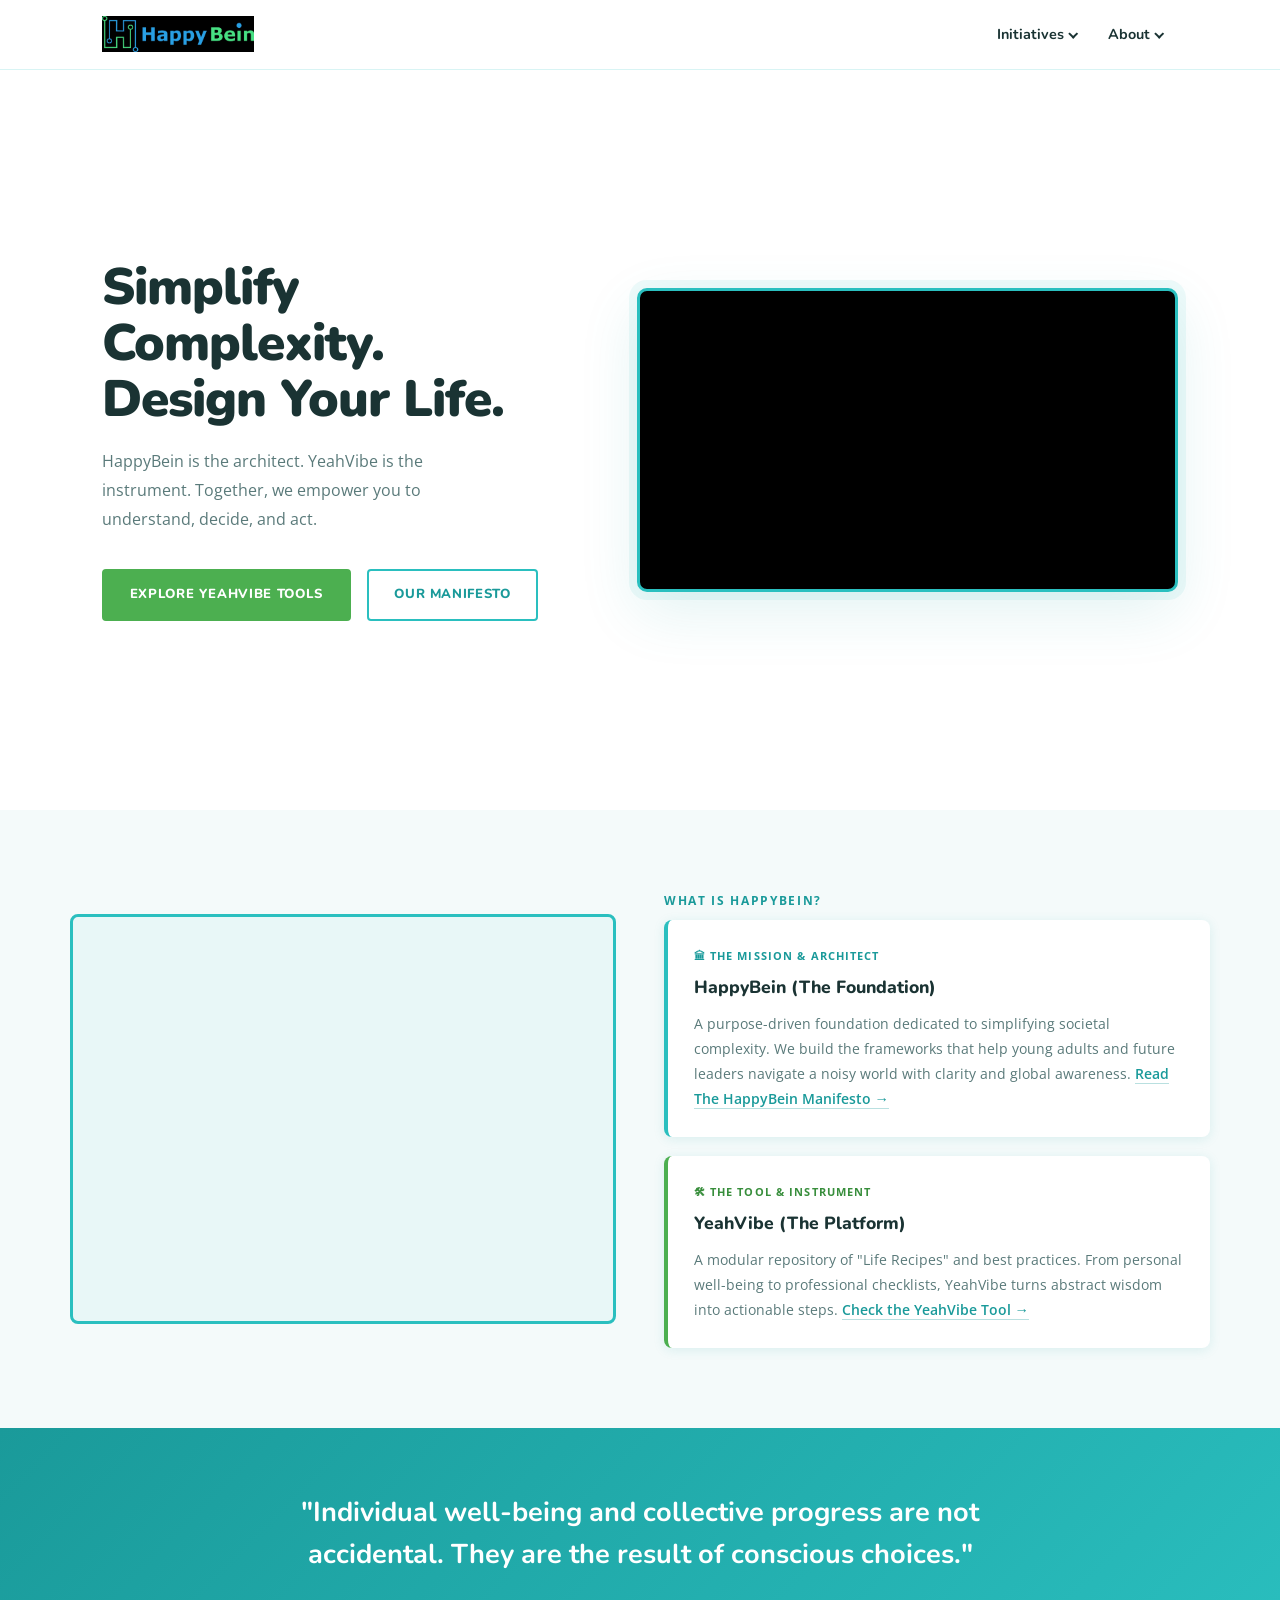
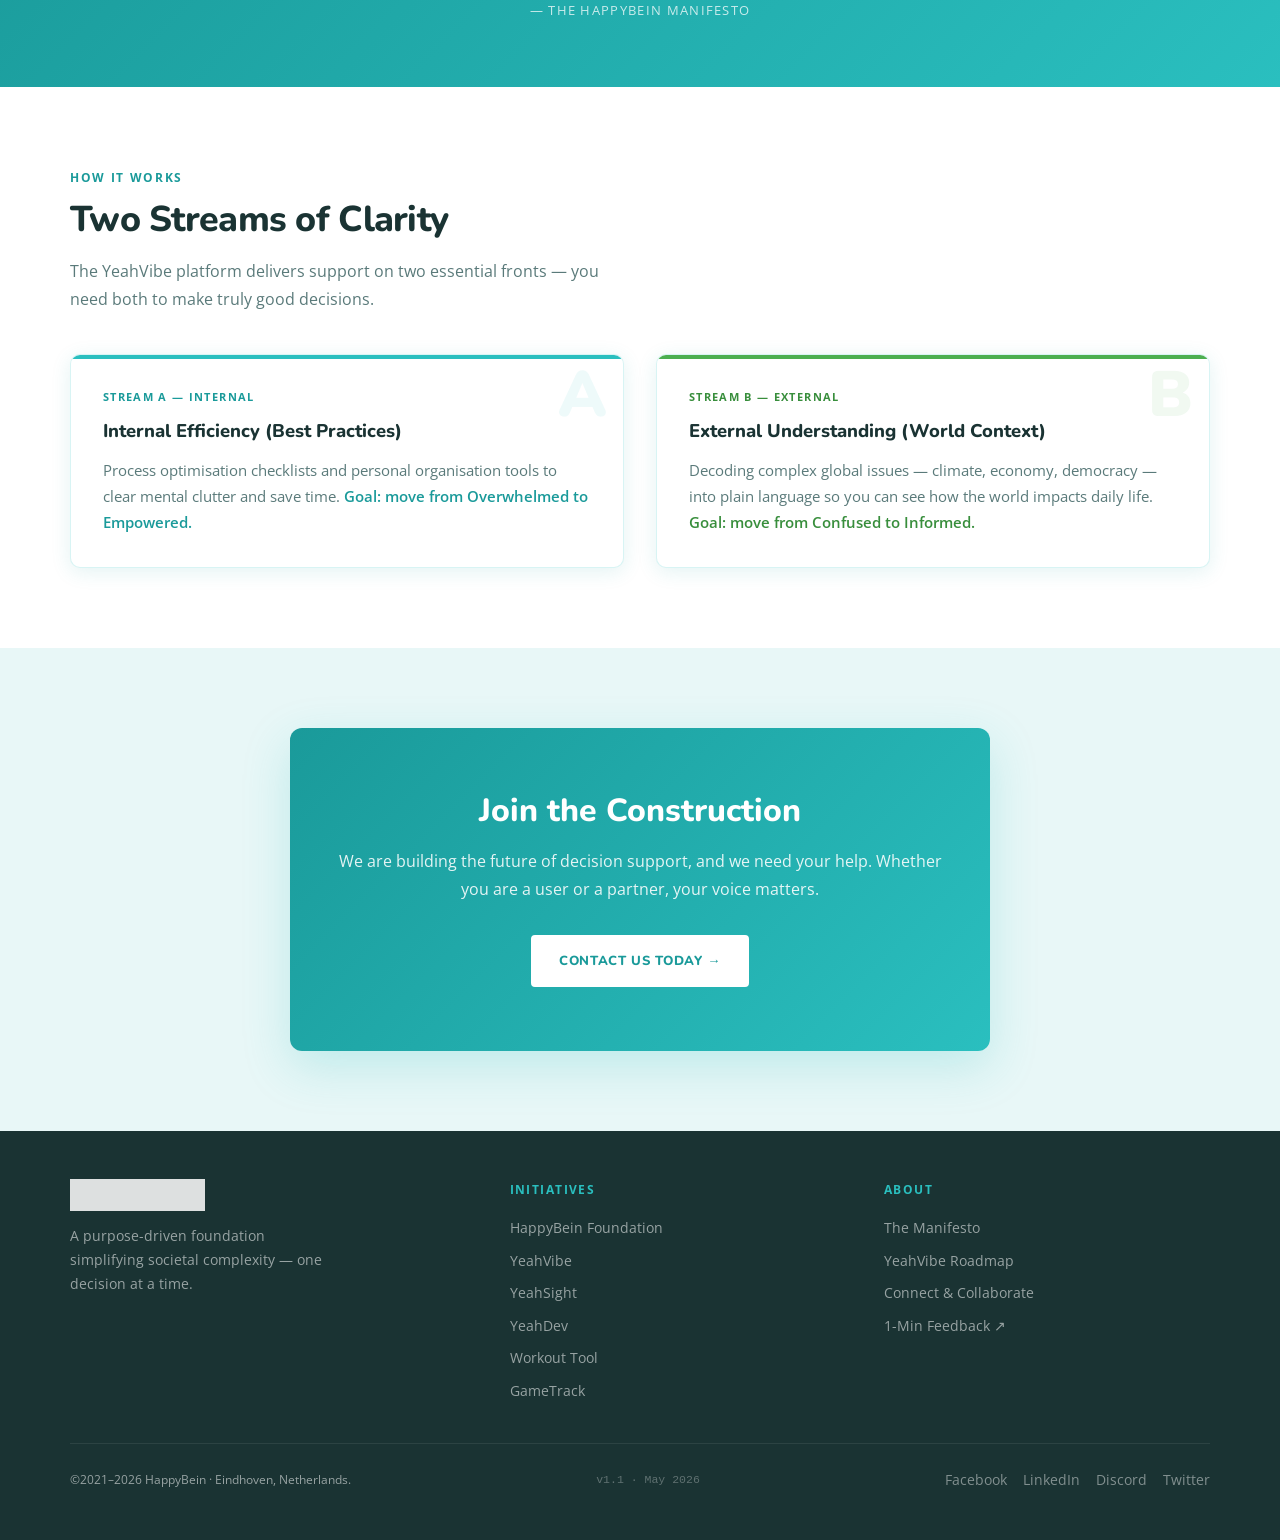
==== index.html @ ad3fdeb1 "update" ====
<!DOCTYPE html>
<html lang="en">
<head>
  <meta charset="UTF-8" />
  <meta name="viewport" content="width=device-width, initial-scale=1.0" />
  <title>HappyBein – Progress on its Way</title>
  <meta name="description" content="A purpose-driven foundation simplifying societal complexity." />
  <link rel="icon" href="https://happybein.com/wp-content/uploads/2021/09/fav_icon.png" />
  <link rel="stylesheet" href="css/style.css" />
</head>
<body>
<nav>
  <div class="nav-inner">
    <a href="index.html" class="nav-logo"><img src="images/logo.png" alt="HappyBein" /></a>
    <ul class="nav-links">
      <li class="nav-item">
        <a href="#">Initiatives <span class="nav-arrow"></span></a>
        <div class="dropdown">
          <a href="initiatives.html#happybein">HappyBein Foundation</a>
          <a href="initiatives.html#yeahvibe">YeahVibe</a>
          <a href="initiatives.html#yeahsight">YeahSight</a>
          <a href="initiatives.html#yeahdev">YeahDev</a>
          <a href="initiatives.html#workout">YeahVibe Workout</a>
          <a href="initiatives.html#gametrack">YeahVibe GameTrack</a>
        </div>
      </li>
      <li class="nav-item">
        <a href="#">About <span class="nav-arrow"></span></a>
        <div class="dropdown">
          <a href="manifesto.html">The HappyBein Manifesto</a>
          <a href="roadmap.html">YeahVibe Roadmap</a>
          <div class="dropdown-divider"></div>
          <a href="contact.html">Connect &amp; Collaborate</a>
        </div>
      </li>
    </ul>
    <button class="hamburger" id="hamburger" aria-label="Menu"><span></span><span></span><span></span></button>
  </div>
</nav>
<div class="mobile-nav" id="mobile-nav">
  <span class="section-head">Initiatives</span>
  <a href="initiatives.html#happybein" class="sub">HappyBein Foundation</a>
  <a href="initiatives.html#yeahvibe" class="sub">YeahVibe</a>
  <a href="initiatives.html#yeahsight" class="sub">YeahSight</a>
  <a href="initiatives.html#yeahdev" class="sub">YeahDev</a>
  <a href="initiatives.html#workout" class="sub">YeahVibe Workout</a>
  <a href="initiatives.html#gametrack" class="sub">YeahVibe GameTrack</a>
  <span class="section-head">About</span>
  <a href="manifesto.html" class="sub">The HappyBein Manifesto</a>
  <a href="roadmap.html" class="sub">YeahVibe Roadmap</a>
  <a href="contact.html" class="sub">Connect &amp; Collaborate</a>
</div>
<main>
<section style="padding:0;">
  <div class="hero">
    <div class="hero-content">
      <h1>Simplify Complexity.<br>Design Your Life.</h1>
      <p class="hero-sub">HappyBein is the architect. YeahVibe is the instrument. Together, we empower you to understand, decide, and act.</p>
      <div class="btn-group">
        <a href="https://www.yeahvibe.com" target="_blank" rel="noopener" class="btn btn-primary">Explore YeahVibe Tools</a>
        <a href="manifesto.html" class="btn btn-outline">Our Manifesto</a>
      </div>
    </div>
    <div class="hero-video">
      <iframe src="https://player.vimeo.com/video/908983038?badge=0&autopause=0&player_id=0&app_id=58479"
        allow="autoplay; fullscreen; picture-in-picture; clipboard-write; encrypted-media"
        title="Introduction HappyBein"></iframe>
    </div>
  </div>
</section>

<section class="what-is">
  <div class="section-inner">
    <div class="what-is-layout">
      <div class="what-is-image fade-up">
        <img src="https://happybein.com/wp-content/uploads/2022/08/shutterstock_1059887825-scaled-e1659873157592.jpg"
             alt="HappyBein" onerror="this.style.display='none'" />
      </div>
      <div class="fade-up">
        <div class="section-label">What is HappyBein?</div>
        <div class="entity-card">
          <div class="entity-tag">🏛 The Mission &amp; Architect</div>
          <h3>HappyBein (The Foundation)</h3>
          <p>A purpose-driven foundation dedicated to simplifying societal complexity. We build the frameworks that help young adults and future leaders navigate a noisy world with clarity and global awareness. <a href="manifesto.html">Read The HappyBein Manifesto →</a></p>
        </div>
        <div class="entity-card green-card">
          <div class="entity-tag">🛠 The Tool &amp; Instrument</div>
          <h3>YeahVibe (The Platform)</h3>
          <p>A modular repository of "Life Recipes" and best practices. From personal well-being to professional checklists, YeahVibe turns abstract wisdom into actionable steps. <a href="https://www.yeahvibe.com/" target="_blank" rel="noopener">Check the YeahVibe Tool →</a></p>
        </div>
      </div>
    </div>
  </div>
</section>

<section class="strip">
  <div class="strip-inner fade-up">
    <blockquote>"Individual well-being and collective progress are not accidental. They are the result of conscious choices."</blockquote>
    <cite>— The HappyBein Manifesto</cite>
  </div>
</section>

<section>
  <div class="section-inner">
    <div class="section-label">How It Works</div>
    <h2 class="section-title">Two Streams of Clarity</h2>
    <p class="section-sub">The YeahVibe platform delivers support on two essential fronts — you need both to make truly good decisions.</p>
    <div class="streams-grid">
      <div class="stream-card stream-a fade-up">
        <div class="stream-letter">A</div>
        <div class="stream-tag">Stream A — Internal</div>
        <h3>Internal Efficiency (Best Practices)</h3>
        <p>Process optimisation checklists and personal organisation tools to clear mental clutter and save time. <em>Goal: move from Overwhelmed to Empowered.</em></p>
      </div>
      <div class="stream-card stream-b fade-up">
        <div class="stream-letter">B</div>
        <div class="stream-tag">Stream B — External</div>
        <h3>External Understanding (World Context)</h3>
        <p>Decoding complex global issues — climate, economy, democracy — into plain language so you can see how the world impacts daily life. <em>Goal: move from Confused to Informed.</em></p>
      </div>
    </div>
  </div>
</section>

<section class="cta-section">
  <div class="section-inner">
    <div class="cta-box fade-up">
      <h2>Join the Construction</h2>
      <p>We are building the future of decision support, and we need your help. Whether you are a user or a partner, your voice matters.</p>
      <a href="contact.html" class="btn btn-white">Contact Us Today →</a>
    </div>
  </div>
</section>
</main>
<footer>
  <div class="footer-inner">
    <div class="footer-brand">
      <div class="footer-logo"><a href="index.html"><img src="images/logo.png" alt="HappyBein" /></a></div>
      <p>A purpose-driven foundation simplifying societal complexity — one decision at a time.</p>
    </div>
    <div class="footer-col">
      <h4>Initiatives</h4>
      <a href="initiatives.html#happybein">HappyBein Foundation</a>
      <a href="initiatives.html#yeahvibe">YeahVibe</a>
      <a href="initiatives.html#yeahsight">YeahSight</a>
      <a href="initiatives.html#yeahdev">YeahDev</a>
      <a href="initiatives.html#workout">Workout Tool</a>
      <a href="initiatives.html#gametrack">GameTrack</a>
    </div>
    <div class="footer-col">
      <h4>About</h4>
      <a href="manifesto.html">The Manifesto</a>
      <a href="roadmap.html">YeahVibe Roadmap</a>
      <a href="contact.html">Connect &amp; Collaborate</a>
      <a href="https://form.jotform.com/222551513307043" target="_blank" rel="noopener">1-Min Feedback ↗</a>
    </div>
  </div>
  <div class="footer-bottom">
    <span>©2021–2026 HappyBein · Eindhoven, Netherlands.</span>
    <span class="footer-version">v1.1 · May 2026</span>
    <div class="social-links">
      <a href="https://m.facebook.com/groups/463088738463506" target="_blank" rel="noopener">Facebook</a>
      <a href="https://www.linkedin.com/company/happybein/" target="_blank" rel="noopener">LinkedIn</a>
      <a href="https://discord.com/invite/62xRJHCbRW" target="_blank" rel="noopener">Discord</a>
      <a href="https://twitter.com/" target="_blank" rel="noopener">Twitter</a>
    </div>
  </div>
</footer>
<script src="js/main.js"></script>
</body>
</html>
---- css/style.css ----
/* ============================================================
   HappyBein – v1.1 · May 2026
   Colors: original teal/cyan + green brand palette
   ============================================================ */

@import url('https://fonts.googleapis.com/css2?family=Nunito:wght@400;600;700;800;900&family=Open+Sans:wght@300;400;600&display=swap');

:root {
  --teal:      #2ABFBF;
  --teal-dark: #1A9A9A;
  --teal-lt:   #4DD0D0;
  --green-hb:  #4CAF50;
  --green-dk:  #388E3C;
  --blue-hb:   #29ABE2;
  --white:     #FFFFFF;
  --offwhite:  #F4FAFA;
  --light-bg:  #E8F7F7;
  --ink:       #1A3333;
  --body-text: #2C4A4A;
  --muted:     #5A7A7A;
  --border:    rgba(42,191,191,0.18);
  --shadow:    rgba(26,153,154,0.12);

  --ff-display: 'Nunito', sans-serif;
  --ff-body:    'Open Sans', sans-serif;

  --max-w: 1140px;
  --nav-h: 70px;
  --radius: 6px;
  --transition: 0.28s ease;
}

*, *::before, *::after { box-sizing: border-box; margin: 0; padding: 0; }
html { scroll-behavior: smooth; }
body {
  font-family: var(--ff-body);
  background: var(--white);
  color: var(--body-text);
  font-size: 16px;
  line-height: 1.75;
  overflow-x: hidden;
}
img { max-width: 100%; height: auto; display: block; }
a { color: inherit; text-decoration: none; }
ul { list-style: none; }

/* ── Navigation ──────────────────────────────────────────── */
nav {
  position: fixed; top: 0; left: 0; right: 0;
  height: var(--nav-h);
  background: rgba(255,255,255,0.97);
  backdrop-filter: blur(10px);
  border-bottom: 1px solid var(--border);
  z-index: 1000;
  display: flex; align-items: center;
}
.nav-inner {
  max-width: var(--max-w); margin: 0 auto;
  padding: 0 2rem; width: 100%;
  display: flex; align-items: center; justify-content: space-between;
}

/* Logo as image */
.nav-logo { display: flex; align-items: center; }
.nav-logo img {
  height: 36px;
  width: auto;
  display: block;
}

.nav-links { display: flex; align-items: center; gap: 0; }
.nav-item { position: relative; }
.nav-item > a {
  display: flex; align-items: center; gap: 0.3rem;
  padding: 0.5rem 1rem;
  font-family: var(--ff-display);
  font-size: 0.9rem; font-weight: 700;
  color: var(--ink);
  transition: color var(--transition);
  white-space: nowrap;
}
.nav-item > a:hover { color: var(--teal); }
.nav-arrow {
  display: inline-block; width: 7px; height: 7px;
  border-right: 2px solid currentColor;
  border-bottom: 2px solid currentColor;
  transform: rotate(45deg) translateY(-1px);
  transition: transform var(--transition);
}
.nav-item:hover .nav-arrow { transform: rotate(225deg) translateY(-1px); }

.dropdown {
  position: absolute; top: calc(100% + 6px); left: 0;
  min-width: 220px;
  background: var(--white);
  border: 1px solid var(--border);
  border-radius: var(--radius);
  box-shadow: 0 8px 28px var(--shadow);
  opacity: 0; pointer-events: none;
  transform: translateY(-6px);
  transition: opacity var(--transition), transform var(--transition);
  padding: 0.4rem 0;
}
.nav-item:hover .dropdown { opacity: 1; pointer-events: auto; transform: translateY(0); }
.dropdown a {
  display: block; padding: 0.55rem 1.2rem;
  font-size: 0.855rem; font-family: var(--ff-body);
  color: var(--body-text);
  transition: background var(--transition), color var(--transition);
}
.dropdown a:hover { background: var(--light-bg); color: var(--teal-dark); }
.dropdown-divider {
  height: 1px; background: var(--border);
  margin: 0.3rem 0;
}

/* Hamburger */
.hamburger {
  display: none; flex-direction: column; gap: 5px;
  cursor: pointer; padding: 4px; background: none; border: none;
}
.hamburger span { display: block; width: 24px; height: 2px; background: var(--ink); border-radius: 2px; transition: var(--transition); }

/* Mobile nav */
.mobile-nav {
  display: none; position: fixed; inset: 0; top: var(--nav-h);
  background: var(--white); z-index: 999;
  padding: 1rem 2rem; flex-direction: column; overflow-y: auto;
}
.mobile-nav.open { display: flex; }
.mobile-nav a { display: block; padding: 0.8rem 0; font-size: 1rem; font-weight: 700; font-family: var(--ff-display); color: var(--ink); border-bottom: 1px solid var(--border); }
.mobile-nav a.sub { padding-left: 1.5rem; font-size: 0.88rem; color: var(--muted); font-weight: 400; font-family: var(--ff-body); }
.mobile-nav a.section-head { font-size: 0.7rem; font-weight: 700; letter-spacing: 0.12em; text-transform: uppercase; color: var(--teal-dark); padding-top: 1.2rem; padding-bottom: 0.3rem; border-bottom: none; }
.mobile-nav a:hover { color: var(--teal); }

/* ── Hero ────────────────────────────────────────────────── */
.hero {
  padding-top: calc(var(--nav-h) + 5rem);
  padding-bottom: 5rem; padding-inline: 2rem;
  max-width: var(--max-w); margin: 0 auto;
  display: grid; grid-template-columns: 1fr 1.15fr;
  gap: 4rem; align-items: center; min-height: 90vh;
}
.hero h1 {
  font-family: var(--ff-display);
  font-size: clamp(2.2rem, 4vw, 3.4rem);
  font-weight: 900; line-height: 1.1;
  color: var(--ink); margin-bottom: 1.2rem; letter-spacing: -0.02em;
}
.hero-sub { font-size: 1rem; color: var(--muted); max-width: 400px; margin-bottom: 2.2rem; line-height: 1.8; }
.btn-group { display: flex; gap: 1rem; flex-wrap: wrap; }
.btn {
  display: inline-flex; align-items: center; gap: 0.4rem;
  padding: 0.8rem 1.6rem;
  font-family: var(--ff-display); font-size: 0.82rem; font-weight: 800;
  border-radius: 4px; cursor: pointer; transition: all var(--transition);
  letter-spacing: 0.05em; text-transform: uppercase; border: 2px solid transparent;
}
.btn-primary { background: var(--green-hb); color: var(--white); border-color: var(--green-hb); }
.btn-primary:hover { background: var(--green-dk); border-color: var(--green-dk); transform: translateY(-2px); box-shadow: 0 6px 20px rgba(76,175,80,0.3); }
.btn-outline { background: transparent; color: var(--teal-dark); border-color: var(--teal); }
.btn-outline:hover { background: var(--teal); color: var(--white); transform: translateY(-2px); }

.hero-video {
  position: relative; border-radius: 10px; overflow: hidden;
  border: 3px solid var(--teal);
  box-shadow: 0 20px 60px var(--shadow), 0 0 0 8px rgba(42,191,191,0.08);
  aspect-ratio: 16/9; background: #000;
}
.hero-video iframe { position: absolute; inset: 0; width: 100%; height: 100%; border: none; display: block; }

/* ── Sections ────────────────────────────────────────────── */
section { padding: 5rem 2rem; }
.section-inner { max-width: var(--max-w); margin: 0 auto; }
.section-label { font-size: 0.74rem; font-weight: 700; letter-spacing: 0.14em; text-transform: uppercase; color: var(--teal-dark); margin-bottom: 0.6rem; }
.section-title { font-family: var(--ff-display); font-size: clamp(1.7rem, 2.8vw, 2.5rem); font-weight: 800; color: var(--ink); letter-spacing: -0.02em; line-height: 1.2; margin-bottom: 1rem; }
.section-sub { font-size: 1rem; color: var(--muted); max-width: 560px; line-height: 1.8; margin-bottom: 2.5rem; }

/* What is */
.what-is { background: var(--offwhite); }
.what-is-layout { display: grid; grid-template-columns: 1fr 1fr; gap: 3rem; align-items: center; }
.what-is-image { border-radius: 8px; overflow: hidden; border: 3px solid var(--teal); aspect-ratio: 4/3; background: var(--light-bg); }
.what-is-image img { width: 100%; height: 100%; object-fit: cover; }
.entity-card { background: var(--white); padding: 1.6rem; border-radius: 8px; border-left: 4px solid var(--teal); box-shadow: 0 2px 12px var(--shadow); margin-bottom: 1.2rem; }
.entity-card:last-child { margin-bottom: 0; }
.entity-card.green-card { border-left-color: var(--green-hb); }
.entity-tag { font-size: 0.7rem; font-weight: 700; letter-spacing: 0.1em; text-transform: uppercase; color: var(--teal-dark); margin-bottom: 0.4rem; }
.entity-card.green-card .entity-tag { color: var(--green-dk); }
.entity-card h3 { font-family: var(--ff-display); font-size: 1.1rem; color: var(--ink); margin-bottom: 0.5rem; font-weight: 800; }
.entity-card p { font-size: 0.9rem; color: var(--muted); line-height: 1.75; }
.entity-card a { color: var(--teal-dark); font-weight: 600; border-bottom: 1px solid rgba(26,154,154,0.3); }
.entity-card a:hover { color: var(--teal); border-color: var(--teal); }

/* Streams */
.streams-grid { display: grid; grid-template-columns: 1fr 1fr; gap: 2rem; }
.stream-card { background: var(--white); border: 1px solid var(--border); border-radius: 10px; padding: 2rem; box-shadow: 0 4px 20px var(--shadow); position: relative; overflow: hidden; }
.stream-card::before { content: ''; position: absolute; top: 0; left: 0; right: 0; height: 4px; }
.stream-card.stream-a::before { background: var(--teal); }
.stream-card.stream-b::before { background: var(--green-hb); }
.stream-letter { font-family: var(--ff-display); font-size: 4rem; font-weight: 900; color: var(--teal); opacity: 0.08; position: absolute; top: 0.5rem; right: 1rem; line-height: 1; pointer-events: none; }
.stream-card.stream-b .stream-letter { color: var(--green-hb); }
.stream-tag { font-size: 0.7rem; font-weight: 700; letter-spacing: 0.12em; text-transform: uppercase; color: var(--teal-dark); margin-bottom: 0.5rem; }
.stream-card.stream-b .stream-tag { color: var(--green-dk); }
.stream-card h3 { font-family: var(--ff-display); font-size: 1.15rem; color: var(--ink); margin-bottom: 0.7rem; font-weight: 800; }
.stream-card p { font-size: 0.92rem; color: var(--muted); line-height: 1.75; }
.stream-card em { color: var(--teal-dark); font-style: normal; font-weight: 600; }
.stream-card.stream-b em { color: var(--green-dk); }

/* Strip */
.strip { background: linear-gradient(135deg, var(--teal-dark) 0%, var(--teal) 100%); color: var(--white); padding: 4rem 2rem; text-align: center; }
.strip-inner { max-width: var(--max-w); margin: 0 auto; }
.strip blockquote { font-family: var(--ff-display); font-size: clamp(1.2rem, 2.2vw, 1.7rem); font-weight: 700; line-height: 1.55; max-width: 700px; margin: 0 auto 1.2rem; }
.strip cite { font-size: 0.82rem; letter-spacing: 0.1em; opacity: 0.75; font-style: normal; text-transform: uppercase; }

/* CTA */
.cta-section { background: var(--light-bg); text-align: center; }
.cta-box { background: linear-gradient(135deg, var(--teal-dark) 0%, var(--teal) 100%); border-radius: 12px; padding: 4rem 3rem; color: var(--white); max-width: 700px; margin: 0 auto; box-shadow: 0 16px 48px rgba(42,191,191,0.22); }
.cta-box h2 { font-family: var(--ff-display); font-size: clamp(1.5rem, 2.5vw, 2.2rem); margin-bottom: 1rem; line-height: 1.2; font-weight: 800; }
.cta-box p { font-size: 1rem; opacity: 0.88; margin-bottom: 2rem; }
.btn-white { background: var(--white); color: var(--teal-dark); border-color: var(--white); font-weight: 800; }
.btn-white:hover { background: var(--light-bg); border-color: var(--light-bg); transform: translateY(-2px); }

/* Page hero */
.page-hero { padding-top: calc(var(--nav-h) + 4rem); padding-bottom: 3.5rem; padding-inline: 2rem; background: var(--light-bg); border-bottom: 1px solid var(--border); }
.page-hero-inner { max-width: var(--max-w); margin: 0 auto; }
.page-hero h1 { font-family: var(--ff-display); font-size: clamp(1.9rem, 3.5vw, 3rem); font-weight: 900; color: var(--ink); letter-spacing: -0.025em; line-height: 1.1; margin-bottom: 1rem; max-width: 700px; }
.page-hero .lead { font-size: 1.05rem; color: var(--muted); max-width: 600px; line-height: 1.8; }

/* Manifesto */
.manifesto-body { max-width: 780px; margin: 0 auto; }
.manifesto-body h2 { font-family: var(--ff-display); font-size: 1.5rem; color: var(--ink); margin: 3rem 0 0.8rem; font-weight: 800; }
.manifesto-body h3 { font-family: var(--ff-display); font-size: 1.05rem; color: var(--teal-dark); margin: 1.8rem 0 0.5rem; font-weight: 700; }
.manifesto-body p { margin-bottom: 1.1rem; color: var(--body-text); line-height: 1.85; }
.manifesto-body ul { margin: 0.5rem 0 1rem 1.5rem; list-style: disc; }
.manifesto-body ul li { margin-bottom: 0.4rem; color: var(--body-text); }
.manifesto-body hr { border: none; border-top: 1px solid var(--border); margin: 2.5rem 0; }
.north-star { background: var(--light-bg); border-left: 4px solid var(--teal); padding: 1.4rem 1.8rem; border-radius: 0 8px 8px 0; margin: 1.5rem 0; }
.north-star p { font-family: var(--ff-display); font-size: 1.05rem; font-style: italic; color: var(--ink); margin: 0; font-weight: 700; }
.synthesis-box { background: linear-gradient(135deg, var(--teal-dark) 0%, var(--teal) 100%); color: var(--white); padding: 2.2rem; border-radius: 8px; margin: 2rem 0; }
.synthesis-box p { color: var(--white); margin: 0; }

/* Roadmap */
.roadmap-phases { display: flex; flex-direction: column; gap: 1.5rem; max-width: 840px; margin: 0 auto; }
.phase-card { background: var(--white); border: 1px solid var(--border); border-radius: 8px; padding: 2rem 2.5rem; display: grid; grid-template-columns: 52px 1fr; gap: 1.5rem; align-items: start; box-shadow: 0 2px 12px var(--shadow); }
.phase-number { width: 52px; height: 52px; background: var(--light-bg); border-radius: 50%; display: flex; align-items: center; justify-content: center; font-family: var(--ff-display); font-size: 1.3rem; font-weight: 900; color: var(--teal-dark); flex-shrink: 0; }
.phase-card.active { border-left: 4px solid var(--teal); }
.phase-card.in-progress { border-left: 4px solid var(--green-hb); }
.phase-card.future { border-left: 4px solid var(--border); opacity: 0.75; }
.phase-status { display: inline-block; font-size: 0.7rem; font-weight: 700; letter-spacing: 0.1em; text-transform: uppercase; padding: 0.2rem 0.6rem; border-radius: 2rem; margin-bottom: 0.5rem; }
.phase-card.active .phase-status { background: rgba(42,191,191,0.12); color: var(--teal-dark); }
.phase-card.in-progress .phase-status { background: rgba(76,175,80,0.1); color: var(--green-dk); }
.phase-card.future .phase-status { background: rgba(0,0,0,0.05); color: var(--muted); }
.phase-card h3 { font-family: var(--ff-display); font-size: 1.2rem; color: var(--ink); margin-bottom: 0.6rem; font-weight: 800; }
.phase-card ul { margin-left: 1rem; list-style: disc; }
.phase-card ul li { font-size: 0.92rem; color: var(--muted); margin-bottom: 0.4rem; line-height: 1.6; }
.philosophy-grid { display: grid; grid-template-columns: repeat(3,1fr); gap: 1.5rem; margin: 2rem auto; max-width: 840px; }
.phil-card { background: var(--light-bg); border: 1px solid var(--border); border-radius: 8px; padding: 1.5rem; text-align: center; }
.phil-icon { font-size: 1.8rem; margin-bottom: 0.8rem; }
.phil-card h4 { font-family: var(--ff-display); font-size: 1rem; color: var(--ink); margin-bottom: 0.4rem; font-weight: 800; }
.phil-card p { font-size: 0.875rem; color: var(--muted); }

/* Contact */
.contact-email-box { background: var(--light-bg); border: 2px solid var(--border); border-radius: 12px; padding: 2.5rem; text-align: center; }
.contact-email-box .email-label { font-size: 0.75rem; font-weight: 700; letter-spacing: 0.12em; text-transform: uppercase; color: var(--teal-dark); margin-bottom: 0.8rem; }
.contact-email-box .email-address { display: inline-block; font-family: var(--ff-display); font-size: clamp(1.1rem,2.5vw,1.5rem); font-weight: 800; color: var(--ink); background: var(--white); border: 1.5px solid var(--border); border-radius: 8px; padding: 0.8rem 1.8rem; margin: 0.5rem 0 1.2rem; transition: border-color var(--transition),box-shadow var(--transition); }
.contact-email-box .email-address:hover { border-color: var(--teal); box-shadow: 0 0 0 3px rgba(42,191,191,0.12); color: var(--teal-dark); }
.contact-email-box p { font-size: 0.9rem; color: var(--muted); line-height: 1.7; }
.contact-channels { display: grid; grid-template-columns: 1fr 1fr; gap: 1rem; margin-top: 1.5rem; }
.channel-card { background: var(--white); border: 1px solid var(--border); border-radius: 8px; padding: 1.2rem 1.4rem; display: flex; align-items: center; gap: 0.9rem; transition: border-color var(--transition),transform var(--transition); }
.channel-card:hover { border-color: var(--teal); transform: translateY(-2px); }
.channel-icon { font-size: 1.4rem; flex-shrink: 0; }
.channel-label { font-size: 0.72rem; font-weight: 700; letter-spacing: 0.1em; text-transform: uppercase; color: var(--muted); margin-bottom: 0.15rem; }
.channel-value { font-family: var(--ff-display); font-size: 0.88rem; font-weight: 700; color: var(--teal-dark); }
.contact-grid { display: grid; grid-template-columns: 1fr 1fr; gap: 4rem; align-items: start; }
.contact-info h3 { font-family: var(--ff-display); font-size: 1.2rem; color: var(--ink); margin: 1.8rem 0 0.6rem; font-weight: 800; }
.contact-info h3:first-child { margin-top: 0; }
.contact-info p, .contact-info li { font-size: 0.92rem; color: var(--muted); line-height: 1.75; }
.contact-info ul { margin: 0.5rem 0 0 1rem; list-style: disc; }
.contact-info a { color: var(--teal-dark); font-weight: 600; }
.contact-info a:hover { text-decoration: underline; }

/* ── Initiatives ─────────────────────────────────────────── */
.initiatives-grid {
  display: grid;
  grid-template-columns: repeat(auto-fill, minmax(320px, 1fr));
  gap: 1.8rem;
  margin-top: 2.5rem;
}
.init-card {
  background: var(--white);
  border: 1px solid var(--border);
  border-radius: 12px;
  overflow: hidden;
  display: flex;
  flex-direction: column;
  box-shadow: 0 2px 16px var(--shadow);
  transition: transform var(--transition), box-shadow var(--transition);
  scroll-margin-top: calc(var(--nav-h) + 1rem);
}
.init-card:hover { transform: translateY(-4px); box-shadow: 0 16px 40px var(--shadow); }

.init-banner { height: 7px; }
.init-card.happybein .init-banner { background: linear-gradient(90deg,#29ABE2,#4CAF50); }
.init-card.yeahvibe  .init-banner { background: linear-gradient(90deg,#2ABFBF,#4DD0D0); }
.init-card.yeahsight .init-banner { background: linear-gradient(90deg,#1A9A9A,#2ABFBF); }
.init-card.yeahdev   .init-banner { background: linear-gradient(90deg,#C1390F,#E64A19); }
.init-card.workout   .init-banner { background: linear-gradient(90deg,#1565C0,#1E88E5); }
.init-card.gametrack .init-banner { background: linear-gradient(90deg,#5E35B1,#7E57C2); }

.init-body { padding: 1.6rem 1.8rem 1.8rem; display: flex; flex-direction: column; flex-grow: 1; }

.init-header { display: flex; align-items: center; gap: 0.85rem; margin-bottom: 0.9rem; }
.init-icon { width: 48px; height: 48px; border-radius: 10px; display: flex; align-items: center; justify-content: center; font-size: 1.4rem; flex-shrink: 0; }
.init-card.happybein .init-icon { background: rgba(41,171,226,0.10); }
.init-card.yeahvibe  .init-icon { background: rgba(42,191,191,0.12); }
.init-card.yeahsight .init-icon { background: rgba(26,154,154,0.12); }
.init-card.yeahdev   .init-icon { background: rgba(193,57,15,0.08); }
.init-card.workout   .init-icon { background: rgba(21,101,192,0.10); }
.init-card.gametrack .init-icon { background: rgba(94,53,177,0.10); }

.init-name { font-family: var(--ff-display); font-size: 1.1rem; font-weight: 900; color: var(--ink); line-height: 1.2; }
.init-url { font-size: 0.73rem; color: var(--muted); margin-top: 0.1rem; font-family: 'Courier New', monospace; }

.init-type-badge {
  display: inline-flex; align-items: center; gap: 0.35rem;
  font-size: 0.67rem; font-weight: 700; letter-spacing: 0.1em; text-transform: uppercase;
  padding: 0.2rem 0.6rem; border-radius: 2rem; margin-bottom: 0.75rem; align-self: flex-start;
}
.init-card.happybein .init-type-badge { background: rgba(41,171,226,0.10); color: #1A7FAA; }
.init-card.yeahvibe  .init-type-badge { background: rgba(42,191,191,0.12); color: var(--teal-dark); }
.init-card.yeahsight .init-type-badge { background: rgba(26,154,154,0.12); color: var(--teal-dark); }
.init-card.yeahdev   .init-type-badge { background: rgba(193,57,15,0.08); color: #C1390F; }
.init-card.workout   .init-type-badge { background: rgba(21,101,192,0.10); color: #1565C0; }
.init-card.gametrack .init-type-badge { background: rgba(94,53,177,0.10); color: #4527A0; }

.init-status-dot { width: 6px; height: 6px; border-radius: 50%; background: currentColor; animation: pulse 2s infinite; }
@keyframes pulse { 0%,100%{opacity:1} 50%{opacity:0.35} }

/* Short summary — always visible */
.init-summary { font-size: 0.9rem; color: var(--muted); line-height: 1.72; margin-bottom: 1rem; }

/* Collapsible details */
.init-details {
  max-height: 0;
  overflow: hidden;
  transition: max-height 0.4s ease, opacity 0.3s ease;
  opacity: 0;
}
.init-details.open { max-height: 600px; opacity: 1; }
.init-details-inner { padding-top: 0.2rem; padding-bottom: 0.5rem; }

.init-features { list-style: none; margin: 0 0 0.8rem; display: flex; flex-direction: column; gap: 0.4rem; }
.init-features li { font-size: 0.86rem; color: var(--body-text); display: flex; align-items: flex-start; gap: 0.5rem; line-height: 1.5; }
.feat-dot { width: 6px; height: 6px; border-radius: 50%; flex-shrink: 0; margin-top: 0.42rem; }
.init-card.happybein .feat-dot { background: #29ABE2; }
.init-card.yeahvibe  .feat-dot { background: var(--teal); }
.init-card.yeahsight .feat-dot { background: var(--teal-dark); }
.init-card.yeahdev   .feat-dot { background: #E64A19; }
.init-card.workout   .feat-dot { background: #1E88E5; }
.init-card.gametrack .feat-dot { background: #7E57C2; }

.pillars-list { list-style: none; margin: 0.4rem 0 0.8rem; display: flex; flex-direction: column; gap: 0.45rem; }
.pillars-list li { font-size: 0.85rem; color: var(--body-text); display: flex; align-items: flex-start; gap: 0.6rem; line-height: 1.5; }
.pillar-num { font-family: var(--ff-display); font-size: 0.68rem; font-weight: 900; background: var(--teal); color: #fff; border-radius: 50%; width: 17px; height: 17px; display: flex; align-items: center; justify-content: center; flex-shrink: 0; margin-top: 0.08rem; }

.assessment-link { display: inline-flex; align-items: center; gap: 0.4rem; font-size: 0.8rem; font-weight: 600; color: var(--teal-dark); border: 1px solid rgba(26,154,154,0.35); border-radius: 4px; padding: 0.3rem 0.75rem; margin-top: 0.4rem; transition: background var(--transition),border-color var(--transition); align-self: flex-start; }
.assessment-link:hover { background: var(--light-bg); border-color: var(--teal); }

/* Toggle button */
.init-toggle {
  display: inline-flex; align-items: center; gap: 0.3rem;
  background: none; border: none; cursor: pointer;
  font-family: var(--ff-display); font-size: 0.8rem; font-weight: 700;
  color: var(--teal-dark); padding: 0; margin-bottom: 0.8rem;
  transition: color var(--transition);
}
.init-card.yeahdev   .init-toggle { color: #C1390F; }
.init-card.workout   .init-toggle { color: #1565C0; }
.init-card.gametrack .init-toggle { color: #4527A0; }
.init-toggle:hover { opacity: 0.75; }

/* Footer row */
.init-footer { margin-top: auto; padding-top: 1rem; border-top: 1px solid var(--border); }
.init-footer-row { display: flex; align-items: center; gap: 1rem; }
.init-link { display: inline-flex; align-items: center; gap: 0.4rem; font-size: 0.84rem; font-weight: 700; font-family: var(--ff-display); color: var(--teal-dark); transition: gap var(--transition); }
.init-card.yeahdev   .init-link { color: #C1390F; }
.init-card.workout   .init-link { color: #1565C0; }
.init-card.gametrack .init-link { color: #4527A0; }
.init-link:hover { gap: 0.7rem; }
.init-status { display: inline-flex; align-items: center; gap: 0.35rem; font-size: 0.67rem; font-weight: 700; letter-spacing: 0.08em; text-transform: uppercase; color: var(--muted); margin-left: auto; }

/* Contribute banner */
.contribute-banner { background: var(--light-bg); border: 1px solid var(--border); border-radius: 12px; padding: 2.2rem 2.5rem; display: flex; align-items: center; justify-content: space-between; gap: 2rem; flex-wrap: wrap; margin-top: 3rem; }
.contribute-banner h3 { font-family: var(--ff-display); font-size: 1.2rem; color: var(--ink); margin-bottom: 0.3rem; font-weight: 800; }
.contribute-banner p { font-size: 0.9rem; color: var(--muted); }

/* ── Footer ──────────────────────────────────────────────── */
footer { background: var(--ink); color: rgba(255,255,255,0.55); padding: 3rem 2rem; }
.footer-inner { max-width: var(--max-w); margin: 0 auto; display: grid; grid-template-columns: 1.2fr 1fr 1fr; gap: 3rem; }
.footer-brand p { font-size: 0.875rem; line-height: 1.7; max-width: 260px; margin-top: 0.8rem; }
.footer-logo img { height: 32px; width: auto; filter: brightness(0) invert(1); opacity: 0.85; }
.footer-col h4 { font-size: 0.75rem; font-weight: 700; letter-spacing: 0.12em; text-transform: uppercase; color: var(--teal); margin-bottom: 1rem; }
.footer-col a { display: block; font-size: 0.875rem; color: rgba(255,255,255,0.55); margin-bottom: 0.5rem; transition: color var(--transition); }
.footer-col a:hover { color: var(--white); }
.footer-bottom { max-width: var(--max-w); margin: 2rem auto 0; padding-top: 1.5rem; border-top: 1px solid rgba(255,255,255,0.08); display: flex; justify-content: space-between; align-items: center; font-size: 0.78rem; flex-wrap: wrap; gap: 1rem; }
.footer-version { color: rgba(255,255,255,0.3); font-size: 0.72rem; font-family: 'Courier New', monospace; }
.social-links { display: flex; gap: 1rem; }
.social-links a { color: rgba(255,255,255,0.45); font-size: 0.85rem; transition: color var(--transition); }
.social-links a:hover { color: var(--teal); }

/* ── Animations ──────────────────────────────────────────── */
.fade-up { opacity: 0; transform: translateY(20px); transition: opacity 0.55s ease, transform 0.55s ease; }
.fade-up.visible { opacity: 1; transform: translateY(0); }
.fade-up:nth-child(2){transition-delay:0.08s}
.fade-up:nth-child(3){transition-delay:0.16s}
.fade-up:nth-child(4){transition-delay:0.24s}
.fade-up:nth-child(5){transition-delay:0.30s}
.fade-up:nth-child(6){transition-delay:0.36s}

/* ── Responsive ──────────────────────────────────────────── */
@media (max-width: 960px) {
  .hero { grid-template-columns: 1fr; min-height: auto; padding-top: calc(var(--nav-h) + 2.5rem); }
  .what-is-layout, .contact-grid { grid-template-columns: 1fr; gap: 2rem; }
  .streams-grid { grid-template-columns: 1fr; }
  .footer-inner { grid-template-columns: 1fr 1fr; }
  .philosophy-grid { grid-template-columns: 1fr 1fr; }
  .phase-card { grid-template-columns: 1fr; }
  .phase-number { display: none; }
  .nav-links { display: none; }
  .hamburger { display: flex; }
}
@media (max-width: 600px) {
  .footer-inner { grid-template-columns: 1fr; }
  .philosophy-grid { grid-template-columns: 1fr; }
  section { padding: 3rem 1.25rem; }
  .cta-box { padding: 2.5rem 1.5rem; }
  .contact-channels { grid-template-columns: 1fr; }
  .initiatives-grid { grid-template-columns: 1fr; }
}
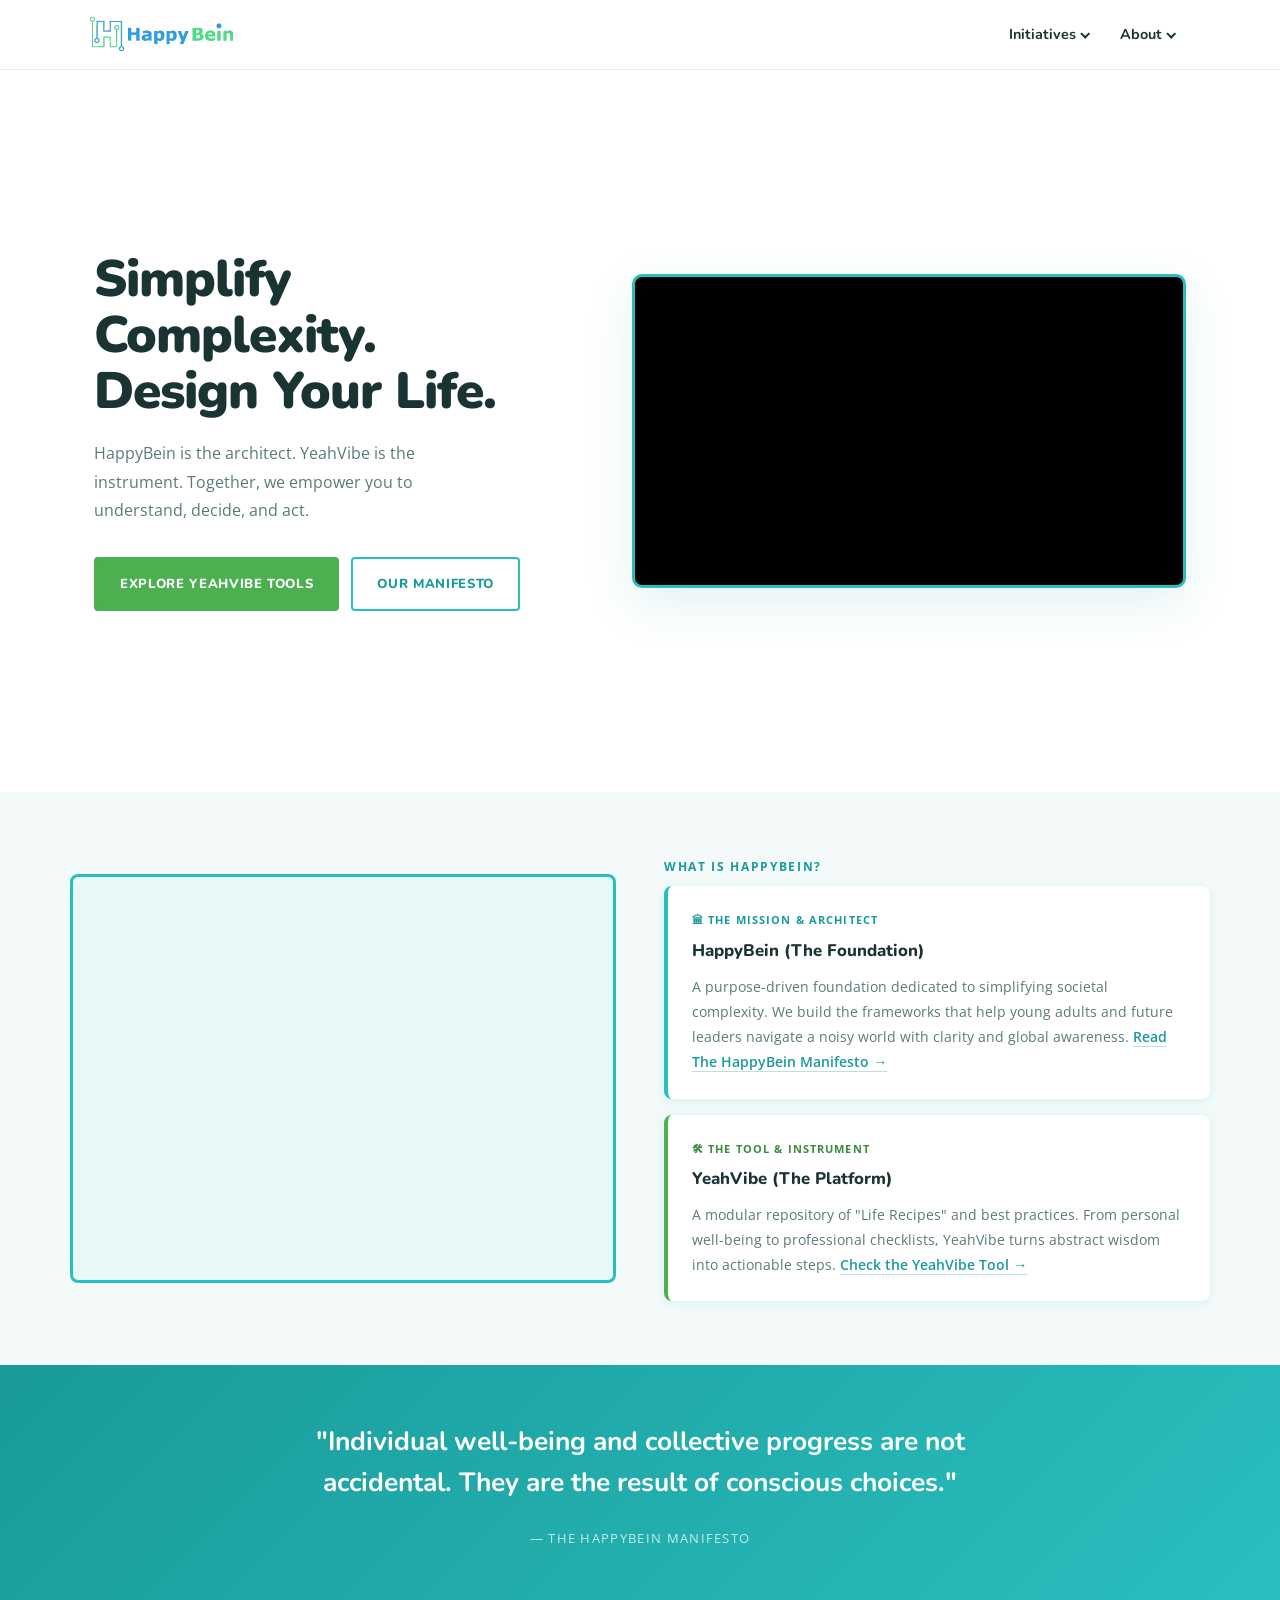
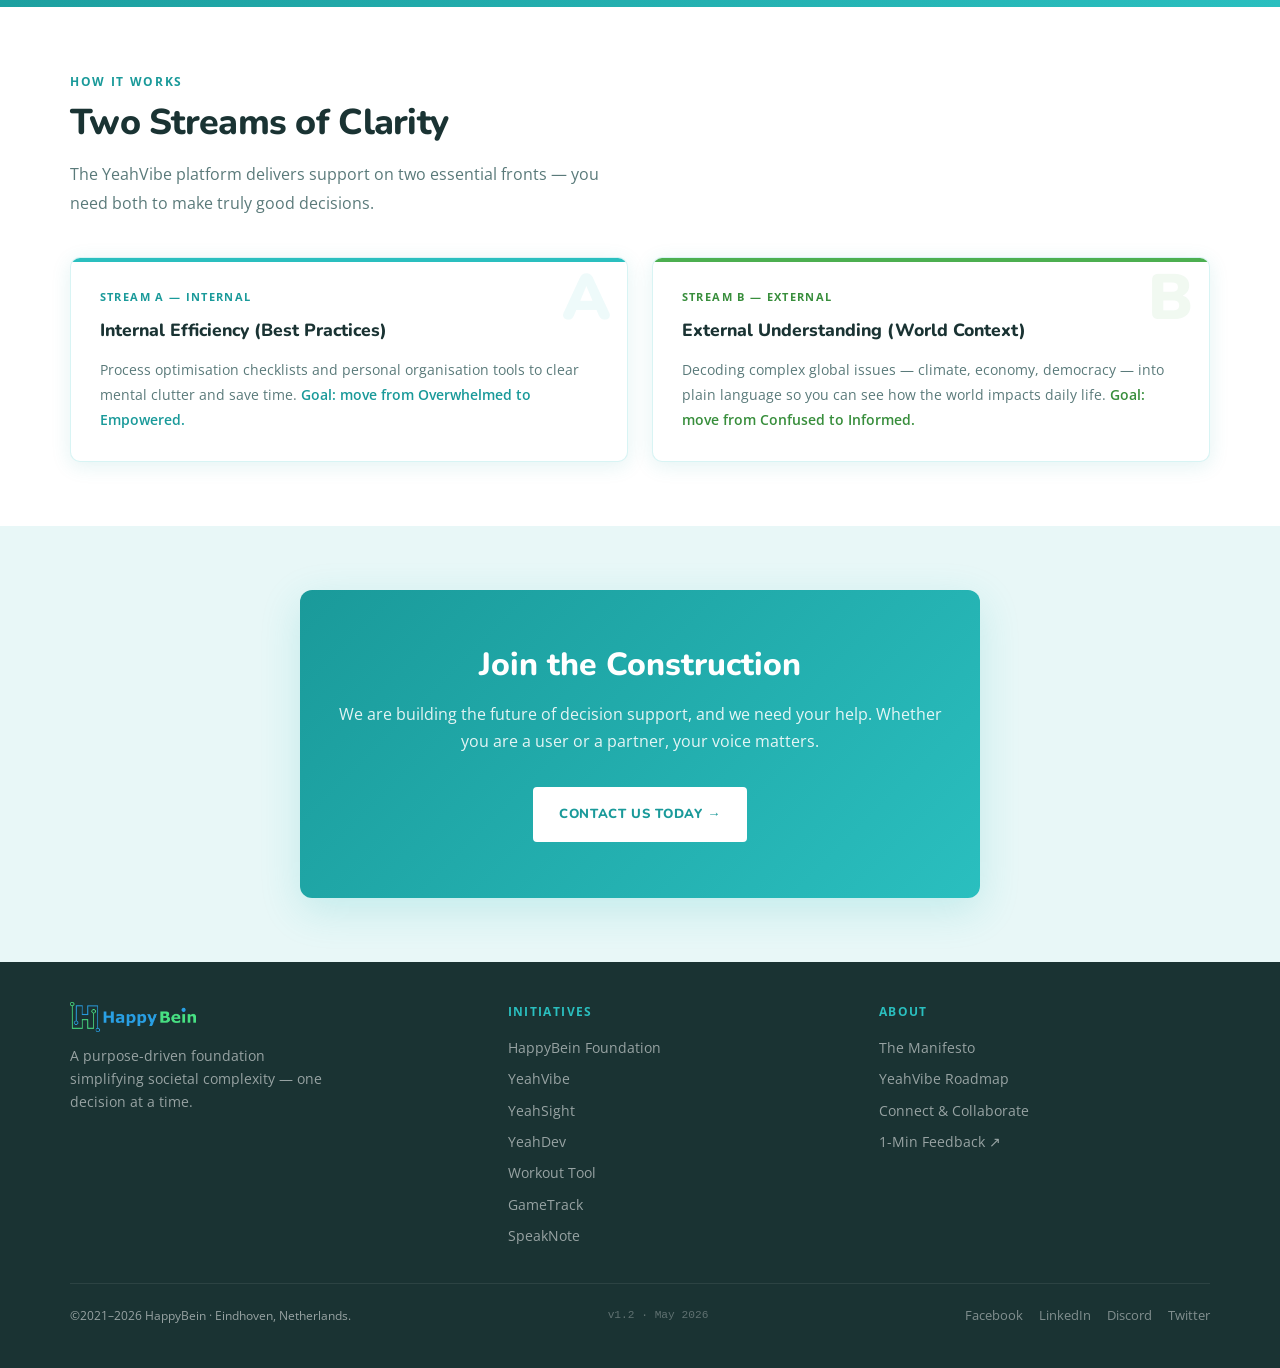
==== commit a854b628: "update" ====
--- a/index.html
+++ b/index.html
@@ -14,18 +14,21 @@
     <a href="index.html" class="nav-logo"><img src="images/logo.png" alt="HappyBein" /></a>
     <ul class="nav-links">
       <li class="nav-item">
-        <a href="#">Initiatives <span class="nav-arrow"></span></a>
+        <a href="initiatives.html">Initiatives <span class="nav-arrow"></span></a>
         <div class="dropdown">
+          <a href="initiatives.html" style="font-weight:700;color:var(--teal-dark);">All Initiatives →</a>
+          <div class="dropdown-divider"></div>
           <a href="initiatives.html#happybein">HappyBein Foundation</a>
           <a href="initiatives.html#yeahvibe">YeahVibe</a>
           <a href="initiatives.html#yeahsight">YeahSight</a>
           <a href="initiatives.html#yeahdev">YeahDev</a>
           <a href="initiatives.html#workout">YeahVibe Workout</a>
           <a href="initiatives.html#gametrack">YeahVibe GameTrack</a>
+          <a href="initiatives.html#speaknote">SpeakNote</a>
         </div>
       </li>
       <li class="nav-item">
-        <a href="#">About <span class="nav-arrow"></span></a>
+        <a href="manifesto.html">About <span class="nav-arrow"></span></a>
         <div class="dropdown">
           <a href="manifesto.html">The HappyBein Manifesto</a>
           <a href="roadmap.html">YeahVibe Roadmap</a>
@@ -39,12 +42,14 @@
 </nav>
 <div class="mobile-nav" id="mobile-nav">
   <span class="section-head">Initiatives</span>
+  <a href="initiatives.html" style="font-weight:700;color:var(--teal-dark);border-bottom:2px solid var(--border);">All Initiatives →</a>
   <a href="initiatives.html#happybein" class="sub">HappyBein Foundation</a>
   <a href="initiatives.html#yeahvibe" class="sub">YeahVibe</a>
   <a href="initiatives.html#yeahsight" class="sub">YeahSight</a>
   <a href="initiatives.html#yeahdev" class="sub">YeahDev</a>
   <a href="initiatives.html#workout" class="sub">YeahVibe Workout</a>
   <a href="initiatives.html#gametrack" class="sub">YeahVibe GameTrack</a>
+  <a href="initiatives.html#speaknote" class="sub">SpeakNote</a>
   <span class="section-head">About</span>
   <a href="manifesto.html" class="sub">The HappyBein Manifesto</a>
   <a href="roadmap.html" class="sub">YeahVibe Roadmap</a>
@@ -146,6 +151,7 @@
       <a href="initiatives.html#yeahdev">YeahDev</a>
       <a href="initiatives.html#workout">Workout Tool</a>
       <a href="initiatives.html#gametrack">GameTrack</a>
+      <a href="initiatives.html#speaknote">SpeakNote</a>
     </div>
     <div class="footer-col">
       <h4>About</h4>
@@ -157,7 +163,7 @@
   </div>
   <div class="footer-bottom">
     <span>©2021–2026 HappyBein · Eindhoven, Netherlands.</span>
-    <span class="footer-version">v1.1 · May 2026</span>
+    <span class="footer-version">v1.2 · May 2026</span>
     <div class="social-links">
       <a href="https://m.facebook.com/groups/463088738463506" target="_blank" rel="noopener">Facebook</a>
       <a href="https://www.linkedin.com/company/happybein/" target="_blank" rel="noopener">LinkedIn</a>
--- a/css/style.css
+++ b/css/style.css
@@ -1,6 +1,6 @@
 /* ============================================================
-   HappyBein – v1.1 · May 2026
-   Colors: original teal/cyan + green brand palette
+   HappyBein – v1.2 · May 2026
+   iOS/WebKit safe — all browsers on iOS use WebKit rendering
    ============================================================ */
 
 @import url('https://fonts.googleapis.com/css2?family=Nunito:wght@400;600;700;800;900&family=Open+Sans:wght@300;400;600&display=swap');
@@ -24,14 +24,15 @@
   --ff-display: 'Nunito', sans-serif;
   --ff-body:    'Open Sans', sans-serif;
 
-  --max-w: 1140px;
-  --nav-h: 70px;
+  --max-w:  1140px;
+  --nav-h:  70px;
   --radius: 6px;
-  --transition: 0.28s ease;
-}
-
+  --tr:     0.28s ease;
+}
+
+/* ── Reset ───────────────────────────────────────────────── */
 *, *::before, *::after { box-sizing: border-box; margin: 0; padding: 0; }
-html { scroll-behavior: smooth; }
+html { scroll-behavior: smooth; -webkit-text-size-adjust: 100%; }
 body {
   font-family: var(--ff-body);
   background: var(--white);
@@ -39,141 +40,163 @@
   font-size: 16px;
   line-height: 1.75;
   overflow-x: hidden;
+  /* prevent iOS momentum scroll issues */
+  -webkit-overflow-scrolling: touch;
 }
 img { max-width: 100%; height: auto; display: block; }
 a { color: inherit; text-decoration: none; }
 ul { list-style: none; }
+button { -webkit-appearance: none; appearance: none; }
 
 /* ── Navigation ──────────────────────────────────────────── */
 nav {
   position: fixed; top: 0; left: 0; right: 0;
   height: var(--nav-h);
   background: rgba(255,255,255,0.97);
+  -webkit-backdrop-filter: blur(10px);
   backdrop-filter: blur(10px);
   border-bottom: 1px solid var(--border);
   z-index: 1000;
-  display: flex; align-items: center;
+  display: -webkit-box;
+  display: flex;
+  -webkit-box-align: center;
+  align-items: center;
 }
 .nav-inner {
   max-width: var(--max-w); margin: 0 auto;
-  padding: 0 2rem; width: 100%;
-  display: flex; align-items: center; justify-content: space-between;
-}
-
-/* Logo as image */
+  padding: 0 1.25rem; width: 100%;
+  display: -webkit-box;
+  display: flex;
+  -webkit-box-align: center;
+  align-items: center;
+  -webkit-box-pack: justify;
+  justify-content: space-between;
+}
 .nav-logo { display: flex; align-items: center; }
-.nav-logo img {
-  height: 36px;
-  width: auto;
-  display: block;
-}
-
-.nav-links { display: flex; align-items: center; gap: 0; }
+.nav-logo img { height: 34px; width: auto; display: block; }
+
+.nav-links { display: flex; align-items: center; }
 .nav-item { position: relative; }
 .nav-item > a {
   display: flex; align-items: center; gap: 0.3rem;
   padding: 0.5rem 1rem;
-  font-family: var(--ff-display);
-  font-size: 0.9rem; font-weight: 700;
-  color: var(--ink);
-  transition: color var(--transition);
-  white-space: nowrap;
+  font-family: var(--ff-display); font-size: 0.9rem; font-weight: 700;
+  color: var(--ink); transition: color var(--tr); white-space: nowrap;
 }
 .nav-item > a:hover { color: var(--teal); }
 .nav-arrow {
   display: inline-block; width: 7px; height: 7px;
-  border-right: 2px solid currentColor;
-  border-bottom: 2px solid currentColor;
-  transform: rotate(45deg) translateY(-1px);
-  transition: transform var(--transition);
+  border-right: 2px solid currentColor; border-bottom: 2px solid currentColor;
+  transform: rotate(45deg) translateY(-1px); transition: transform var(--tr);
 }
 .nav-item:hover .nav-arrow { transform: rotate(225deg) translateY(-1px); }
-
 .dropdown {
-  position: absolute; top: calc(100% + 6px); left: 0;
-  min-width: 220px;
-  background: var(--white);
-  border: 1px solid var(--border);
-  border-radius: var(--radius);
-  box-shadow: 0 8px 28px var(--shadow);
-  opacity: 0; pointer-events: none;
-  transform: translateY(-6px);
-  transition: opacity var(--transition), transform var(--transition);
-  padding: 0.4rem 0;
+  position: absolute; top: calc(100% + 6px); left: 0; min-width: 230px;
+  background: var(--white); border: 1px solid var(--border);
+  border-radius: var(--radius); box-shadow: 0 8px 28px var(--shadow);
+  opacity: 0; pointer-events: none; transform: translateY(-6px);
+  transition: opacity var(--tr), transform var(--tr); padding: 0.4rem 0;
+  z-index: 100;
 }
 .nav-item:hover .dropdown { opacity: 1; pointer-events: auto; transform: translateY(0); }
 .dropdown a {
   display: block; padding: 0.55rem 1.2rem;
   font-size: 0.855rem; font-family: var(--ff-body);
-  color: var(--body-text);
-  transition: background var(--transition), color var(--transition);
+  color: var(--body-text); transition: background var(--tr), color var(--tr);
 }
 .dropdown a:hover { background: var(--light-bg); color: var(--teal-dark); }
-.dropdown-divider {
-  height: 1px; background: var(--border);
-  margin: 0.3rem 0;
-}
+.dropdown-divider { height: 1px; background: var(--border); margin: 0.3rem 0; }
 
 /* Hamburger */
 .hamburger {
   display: none; flex-direction: column; gap: 5px;
-  cursor: pointer; padding: 4px; background: none; border: none;
-}
-.hamburger span { display: block; width: 24px; height: 2px; background: var(--ink); border-radius: 2px; transition: var(--transition); }
+  cursor: pointer; padding: 8px; background: none; border: none;
+  /* Large enough touch target for iOS */
+  min-width: 44px; min-height: 44px;
+  align-items: center; justify-content: center;
+}
+.hamburger span { display: block; width: 24px; height: 2px; background: var(--ink); border-radius: 2px; }
 
 /* Mobile nav */
 .mobile-nav {
   display: none; position: fixed; inset: 0; top: var(--nav-h);
   background: var(--white); z-index: 999;
-  padding: 1rem 2rem; flex-direction: column; overflow-y: auto;
+  padding: 1rem 1.5rem 2rem; flex-direction: column; overflow-y: auto;
+  -webkit-overflow-scrolling: touch;
 }
 .mobile-nav.open { display: flex; }
-.mobile-nav a { display: block; padding: 0.8rem 0; font-size: 1rem; font-weight: 700; font-family: var(--ff-display); color: var(--ink); border-bottom: 1px solid var(--border); }
-.mobile-nav a.sub { padding-left: 1.5rem; font-size: 0.88rem; color: var(--muted); font-weight: 400; font-family: var(--ff-body); }
-.mobile-nav a.section-head { font-size: 0.7rem; font-weight: 700; letter-spacing: 0.12em; text-transform: uppercase; color: var(--teal-dark); padding-top: 1.2rem; padding-bottom: 0.3rem; border-bottom: none; }
+.mobile-nav a {
+  display: block; padding: 0.85rem 0;
+  font-size: 1rem; font-weight: 700; font-family: var(--ff-display);
+  color: var(--ink); border-bottom: 1px solid var(--border);
+  /* iOS: ensure tap targets are big enough */
+  min-height: 44px; line-height: 44px; padding-top: 0; padding-bottom: 0;
+}
+.mobile-nav a.sub {
+  padding-left: 1.25rem; font-size: 0.9rem; color: var(--muted);
+  font-weight: 400; font-family: var(--ff-body); line-height: 44px;
+}
+.mobile-nav a.section-head,
+.mobile-nav span.section-head {
+  display: block;
+  font-size: 0.68rem; font-weight: 700; letter-spacing: 0.14em;
+  text-transform: uppercase; color: var(--teal-dark);
+  padding-top: 1.2rem; padding-bottom: 0.2rem;
+  border-bottom: none; min-height: auto; line-height: 1.4;
+}
 .mobile-nav a:hover { color: var(--teal); }
 
 /* ── Hero ────────────────────────────────────────────────── */
 .hero {
-  padding-top: calc(var(--nav-h) + 5rem);
-  padding-bottom: 5rem; padding-inline: 2rem;
+  padding-top: calc(var(--nav-h) + 4rem);
+  padding-bottom: 4rem; padding-left: 1.5rem; padding-right: 1.5rem;
   max-width: var(--max-w); margin: 0 auto;
   display: grid; grid-template-columns: 1fr 1.15fr;
-  gap: 4rem; align-items: center; min-height: 90vh;
+  gap: 3.5rem; align-items: center; min-height: 88vh;
 }
 .hero h1 {
   font-family: var(--ff-display);
-  font-size: clamp(2.2rem, 4vw, 3.4rem);
-  font-weight: 900; line-height: 1.1;
-  color: var(--ink); margin-bottom: 1.2rem; letter-spacing: -0.02em;
-}
-.hero-sub { font-size: 1rem; color: var(--muted); max-width: 400px; margin-bottom: 2.2rem; line-height: 1.8; }
-.btn-group { display: flex; gap: 1rem; flex-wrap: wrap; }
+  font-size: clamp(2rem, 4vw, 3.4rem);
+  font-weight: 900; line-height: 1.1; color: var(--ink);
+  margin-bottom: 1.2rem; letter-spacing: -0.02em;
+}
+.hero-sub { font-size: 1rem; color: var(--muted); max-width: 400px; margin-bottom: 2rem; line-height: 1.8; }
+.btn-group { display: flex; gap: 0.75rem; flex-wrap: wrap; }
 .btn {
   display: inline-flex; align-items: center; gap: 0.4rem;
-  padding: 0.8rem 1.6rem;
+  padding: 0.85rem 1.5rem;
   font-family: var(--ff-display); font-size: 0.82rem; font-weight: 800;
-  border-radius: 4px; cursor: pointer; transition: all var(--transition);
+  border-radius: 4px; cursor: pointer; transition: all var(--tr);
   letter-spacing: 0.05em; text-transform: uppercase; border: 2px solid transparent;
+  /* iOS: remove tap highlight */
+  -webkit-tap-highlight-color: transparent;
 }
 .btn-primary { background: var(--green-hb); color: var(--white); border-color: var(--green-hb); }
-.btn-primary:hover { background: var(--green-dk); border-color: var(--green-dk); transform: translateY(-2px); box-shadow: 0 6px 20px rgba(76,175,80,0.3); }
+.btn-primary:hover, .btn-primary:active { background: var(--green-dk); border-color: var(--green-dk); }
 .btn-outline { background: transparent; color: var(--teal-dark); border-color: var(--teal); }
-.btn-outline:hover { background: var(--teal); color: var(--white); transform: translateY(-2px); }
-
+.btn-outline:hover, .btn-outline:active { background: var(--teal); color: var(--white); }
 .hero-video {
-  position: relative; border-radius: 10px; overflow: hidden;
+  position: relative; border-radius: 10px;
+  /* Don't use overflow:hidden on iOS — clips content */
   border: 3px solid var(--teal);
-  box-shadow: 0 20px 60px var(--shadow), 0 0 0 8px rgba(42,191,191,0.08);
+  box-shadow: 0 16px 48px var(--shadow);
   aspect-ratio: 16/9; background: #000;
-}
-.hero-video iframe { position: absolute; inset: 0; width: 100%; height: 100%; border: none; display: block; }
+  /* iOS aspect-ratio fallback */
+  padding-top: 0;
+}
+.hero-video::before {
+  content: ''; display: block; padding-top: 56.25%; /* 16:9 fallback */
+}
+.hero-video iframe {
+  position: absolute; top: 0; left: 0;
+  width: 100%; height: 100%; border: none;
+}
 
 /* ── Sections ────────────────────────────────────────────── */
-section { padding: 5rem 2rem; }
+section { padding: 4rem 1.5rem; }
 .section-inner { max-width: var(--max-w); margin: 0 auto; }
 .section-label { font-size: 0.74rem; font-weight: 700; letter-spacing: 0.14em; text-transform: uppercase; color: var(--teal-dark); margin-bottom: 0.6rem; }
-.section-title { font-family: var(--ff-display); font-size: clamp(1.7rem, 2.8vw, 2.5rem); font-weight: 800; color: var(--ink); letter-spacing: -0.02em; line-height: 1.2; margin-bottom: 1rem; }
+.section-title { font-family: var(--ff-display); font-size: clamp(1.6rem, 2.8vw, 2.5rem); font-weight: 800; color: var(--ink); letter-spacing: -0.02em; line-height: 1.2; margin-bottom: 1rem; }
 .section-sub { font-size: 1rem; color: var(--muted); max-width: 560px; line-height: 1.8; margin-bottom: 2.5rem; }
 
 /* What is */
@@ -181,19 +204,19 @@
 .what-is-layout { display: grid; grid-template-columns: 1fr 1fr; gap: 3rem; align-items: center; }
 .what-is-image { border-radius: 8px; overflow: hidden; border: 3px solid var(--teal); aspect-ratio: 4/3; background: var(--light-bg); }
 .what-is-image img { width: 100%; height: 100%; object-fit: cover; }
-.entity-card { background: var(--white); padding: 1.6rem; border-radius: 8px; border-left: 4px solid var(--teal); box-shadow: 0 2px 12px var(--shadow); margin-bottom: 1.2rem; }
+.entity-card { background: var(--white); padding: 1.5rem; border-radius: 8px; border-left: 4px solid var(--teal); box-shadow: 0 2px 12px var(--shadow); margin-bottom: 1rem; }
 .entity-card:last-child { margin-bottom: 0; }
 .entity-card.green-card { border-left-color: var(--green-hb); }
 .entity-tag { font-size: 0.7rem; font-weight: 700; letter-spacing: 0.1em; text-transform: uppercase; color: var(--teal-dark); margin-bottom: 0.4rem; }
 .entity-card.green-card .entity-tag { color: var(--green-dk); }
-.entity-card h3 { font-family: var(--ff-display); font-size: 1.1rem; color: var(--ink); margin-bottom: 0.5rem; font-weight: 800; }
+.entity-card h3 { font-family: var(--ff-display); font-size: 1.05rem; color: var(--ink); margin-bottom: 0.5rem; font-weight: 800; }
 .entity-card p { font-size: 0.9rem; color: var(--muted); line-height: 1.75; }
 .entity-card a { color: var(--teal-dark); font-weight: 600; border-bottom: 1px solid rgba(26,154,154,0.3); }
-.entity-card a:hover { color: var(--teal); border-color: var(--teal); }
+.entity-card a:hover { color: var(--teal); }
 
 /* Streams */
-.streams-grid { display: grid; grid-template-columns: 1fr 1fr; gap: 2rem; }
-.stream-card { background: var(--white); border: 1px solid var(--border); border-radius: 10px; padding: 2rem; box-shadow: 0 4px 20px var(--shadow); position: relative; overflow: hidden; }
+.streams-grid { display: grid; grid-template-columns: 1fr 1fr; gap: 1.5rem; }
+.stream-card { background: var(--white); border: 1px solid var(--border); border-radius: 10px; padding: 1.8rem; box-shadow: 0 4px 20px var(--shadow); position: relative; overflow: hidden; }
 .stream-card::before { content: ''; position: absolute; top: 0; left: 0; right: 0; height: 4px; }
 .stream-card.stream-a::before { background: var(--teal); }
 .stream-card.stream-b::before { background: var(--green-hb); }
@@ -201,48 +224,48 @@
 .stream-card.stream-b .stream-letter { color: var(--green-hb); }
 .stream-tag { font-size: 0.7rem; font-weight: 700; letter-spacing: 0.12em; text-transform: uppercase; color: var(--teal-dark); margin-bottom: 0.5rem; }
 .stream-card.stream-b .stream-tag { color: var(--green-dk); }
-.stream-card h3 { font-family: var(--ff-display); font-size: 1.15rem; color: var(--ink); margin-bottom: 0.7rem; font-weight: 800; }
-.stream-card p { font-size: 0.92rem; color: var(--muted); line-height: 1.75; }
+.stream-card h3 { font-family: var(--ff-display); font-size: 1.1rem; color: var(--ink); margin-bottom: 0.7rem; font-weight: 800; }
+.stream-card p { font-size: 0.9rem; color: var(--muted); line-height: 1.75; }
 .stream-card em { color: var(--teal-dark); font-style: normal; font-weight: 600; }
 .stream-card.stream-b em { color: var(--green-dk); }
 
 /* Strip */
-.strip { background: linear-gradient(135deg, var(--teal-dark) 0%, var(--teal) 100%); color: var(--white); padding: 4rem 2rem; text-align: center; }
+.strip { background: linear-gradient(135deg, var(--teal-dark) 0%, var(--teal) 100%); color: var(--white); padding: 3.5rem 1.5rem; text-align: center; }
 .strip-inner { max-width: var(--max-w); margin: 0 auto; }
-.strip blockquote { font-family: var(--ff-display); font-size: clamp(1.2rem, 2.2vw, 1.7rem); font-weight: 700; line-height: 1.55; max-width: 700px; margin: 0 auto 1.2rem; }
+.strip blockquote { font-family: var(--ff-display); font-size: clamp(1.1rem, 2.2vw, 1.65rem); font-weight: 700; line-height: 1.55; max-width: 700px; margin: 0 auto 1.2rem; }
 .strip cite { font-size: 0.82rem; letter-spacing: 0.1em; opacity: 0.75; font-style: normal; text-transform: uppercase; }
 
 /* CTA */
 .cta-section { background: var(--light-bg); text-align: center; }
-.cta-box { background: linear-gradient(135deg, var(--teal-dark) 0%, var(--teal) 100%); border-radius: 12px; padding: 4rem 3rem; color: var(--white); max-width: 700px; margin: 0 auto; box-shadow: 0 16px 48px rgba(42,191,191,0.22); }
-.cta-box h2 { font-family: var(--ff-display); font-size: clamp(1.5rem, 2.5vw, 2.2rem); margin-bottom: 1rem; line-height: 1.2; font-weight: 800; }
-.cta-box p { font-size: 1rem; opacity: 0.88; margin-bottom: 2rem; }
+.cta-box { background: linear-gradient(135deg, var(--teal-dark) 0%, var(--teal) 100%); border-radius: 12px; padding: 3.5rem 2rem; color: var(--white); max-width: 680px; margin: 0 auto; box-shadow: 0 12px 40px rgba(42,191,191,0.2); }
+.cta-box h2 { font-family: var(--ff-display); font-size: clamp(1.4rem, 2.5vw, 2.1rem); margin-bottom: 1rem; line-height: 1.2; font-weight: 800; }
+.cta-box p { font-size: 0.98rem; opacity: 0.88; margin-bottom: 2rem; }
 .btn-white { background: var(--white); color: var(--teal-dark); border-color: var(--white); font-weight: 800; }
-.btn-white:hover { background: var(--light-bg); border-color: var(--light-bg); transform: translateY(-2px); }
+.btn-white:hover, .btn-white:active { background: var(--light-bg); }
 
 /* Page hero */
-.page-hero { padding-top: calc(var(--nav-h) + 4rem); padding-bottom: 3.5rem; padding-inline: 2rem; background: var(--light-bg); border-bottom: 1px solid var(--border); }
+.page-hero { padding-top: calc(var(--nav-h) + 3.5rem); padding-bottom: 3rem; padding-left: 1.5rem; padding-right: 1.5rem; background: var(--light-bg); border-bottom: 1px solid var(--border); }
 .page-hero-inner { max-width: var(--max-w); margin: 0 auto; }
-.page-hero h1 { font-family: var(--ff-display); font-size: clamp(1.9rem, 3.5vw, 3rem); font-weight: 900; color: var(--ink); letter-spacing: -0.025em; line-height: 1.1; margin-bottom: 1rem; max-width: 700px; }
-.page-hero .lead { font-size: 1.05rem; color: var(--muted); max-width: 600px; line-height: 1.8; }
+.page-hero h1 { font-family: var(--ff-display); font-size: clamp(1.8rem, 3.5vw, 2.9rem); font-weight: 900; color: var(--ink); letter-spacing: -0.025em; line-height: 1.1; margin-bottom: 1rem; max-width: 700px; }
+.page-hero .lead { font-size: 1rem; color: var(--muted); max-width: 600px; line-height: 1.8; }
 
 /* Manifesto */
-.manifesto-body { max-width: 780px; margin: 0 auto; }
-.manifesto-body h2 { font-family: var(--ff-display); font-size: 1.5rem; color: var(--ink); margin: 3rem 0 0.8rem; font-weight: 800; }
-.manifesto-body h3 { font-family: var(--ff-display); font-size: 1.05rem; color: var(--teal-dark); margin: 1.8rem 0 0.5rem; font-weight: 700; }
+.manifesto-body { max-width: 760px; margin: 0 auto; }
+.manifesto-body h2 { font-family: var(--ff-display); font-size: 1.45rem; color: var(--ink); margin: 2.8rem 0 0.8rem; font-weight: 800; }
+.manifesto-body h3 { font-family: var(--ff-display); font-size: 1.05rem; color: var(--teal-dark); margin: 1.6rem 0 0.5rem; font-weight: 700; }
 .manifesto-body p { margin-bottom: 1.1rem; color: var(--body-text); line-height: 1.85; }
 .manifesto-body ul { margin: 0.5rem 0 1rem 1.5rem; list-style: disc; }
 .manifesto-body ul li { margin-bottom: 0.4rem; color: var(--body-text); }
 .manifesto-body hr { border: none; border-top: 1px solid var(--border); margin: 2.5rem 0; }
-.north-star { background: var(--light-bg); border-left: 4px solid var(--teal); padding: 1.4rem 1.8rem; border-radius: 0 8px 8px 0; margin: 1.5rem 0; }
+.north-star { background: var(--light-bg); border-left: 4px solid var(--teal); padding: 1.3rem 1.6rem; border-radius: 0 8px 8px 0; margin: 1.5rem 0; }
 .north-star p { font-family: var(--ff-display); font-size: 1.05rem; font-style: italic; color: var(--ink); margin: 0; font-weight: 700; }
-.synthesis-box { background: linear-gradient(135deg, var(--teal-dark) 0%, var(--teal) 100%); color: var(--white); padding: 2.2rem; border-radius: 8px; margin: 2rem 0; }
+.synthesis-box { background: linear-gradient(135deg, var(--teal-dark) 0%, var(--teal) 100%); color: var(--white); padding: 2rem; border-radius: 8px; margin: 2rem 0; }
 .synthesis-box p { color: var(--white); margin: 0; }
 
 /* Roadmap */
-.roadmap-phases { display: flex; flex-direction: column; gap: 1.5rem; max-width: 840px; margin: 0 auto; }
-.phase-card { background: var(--white); border: 1px solid var(--border); border-radius: 8px; padding: 2rem 2.5rem; display: grid; grid-template-columns: 52px 1fr; gap: 1.5rem; align-items: start; box-shadow: 0 2px 12px var(--shadow); }
-.phase-number { width: 52px; height: 52px; background: var(--light-bg); border-radius: 50%; display: flex; align-items: center; justify-content: center; font-family: var(--ff-display); font-size: 1.3rem; font-weight: 900; color: var(--teal-dark); flex-shrink: 0; }
+.roadmap-phases { display: flex; flex-direction: column; gap: 1.25rem; max-width: 820px; margin: 0 auto; }
+.phase-card { background: var(--white); border: 1px solid var(--border); border-radius: 8px; padding: 1.75rem 2rem; display: grid; grid-template-columns: 48px 1fr; gap: 1.25rem; align-items: start; box-shadow: 0 2px 12px var(--shadow); }
+.phase-number { width: 48px; height: 48px; background: var(--light-bg); border-radius: 50%; display: flex; align-items: center; justify-content: center; font-family: var(--ff-display); font-size: 1.2rem; font-weight: 900; color: var(--teal-dark); flex-shrink: 0; }
 .phase-card.active { border-left: 4px solid var(--teal); }
 .phase-card.in-progress { border-left: 4px solid var(--green-hb); }
 .phase-card.future { border-left: 4px solid var(--border); opacity: 0.75; }
@@ -250,177 +273,315 @@
 .phase-card.active .phase-status { background: rgba(42,191,191,0.12); color: var(--teal-dark); }
 .phase-card.in-progress .phase-status { background: rgba(76,175,80,0.1); color: var(--green-dk); }
 .phase-card.future .phase-status { background: rgba(0,0,0,0.05); color: var(--muted); }
-.phase-card h3 { font-family: var(--ff-display); font-size: 1.2rem; color: var(--ink); margin-bottom: 0.6rem; font-weight: 800; }
+.phase-card h3 { font-family: var(--ff-display); font-size: 1.15rem; color: var(--ink); margin-bottom: 0.6rem; font-weight: 800; }
 .phase-card ul { margin-left: 1rem; list-style: disc; }
-.phase-card ul li { font-size: 0.92rem; color: var(--muted); margin-bottom: 0.4rem; line-height: 1.6; }
-.philosophy-grid { display: grid; grid-template-columns: repeat(3,1fr); gap: 1.5rem; margin: 2rem auto; max-width: 840px; }
-.phil-card { background: var(--light-bg); border: 1px solid var(--border); border-radius: 8px; padding: 1.5rem; text-align: center; }
-.phil-icon { font-size: 1.8rem; margin-bottom: 0.8rem; }
-.phil-card h4 { font-family: var(--ff-display); font-size: 1rem; color: var(--ink); margin-bottom: 0.4rem; font-weight: 800; }
-.phil-card p { font-size: 0.875rem; color: var(--muted); }
+.phase-card ul li { font-size: 0.9rem; color: var(--muted); margin-bottom: 0.4rem; line-height: 1.6; }
+.philosophy-grid { display: grid; grid-template-columns: repeat(3,1fr); gap: 1.25rem; margin: 2rem auto; max-width: 820px; }
+.phil-card { background: var(--light-bg); border: 1px solid var(--border); border-radius: 8px; padding: 1.4rem; text-align: center; }
+.phil-icon { font-size: 1.7rem; margin-bottom: 0.7rem; }
+.phil-card h4 { font-family: var(--ff-display); font-size: 0.98rem; color: var(--ink); margin-bottom: 0.4rem; font-weight: 800; }
+.phil-card p { font-size: 0.86rem; color: var(--muted); }
 
 /* Contact */
-.contact-email-box { background: var(--light-bg); border: 2px solid var(--border); border-radius: 12px; padding: 2.5rem; text-align: center; }
-.contact-email-box .email-label { font-size: 0.75rem; font-weight: 700; letter-spacing: 0.12em; text-transform: uppercase; color: var(--teal-dark); margin-bottom: 0.8rem; }
-.contact-email-box .email-address { display: inline-block; font-family: var(--ff-display); font-size: clamp(1.1rem,2.5vw,1.5rem); font-weight: 800; color: var(--ink); background: var(--white); border: 1.5px solid var(--border); border-radius: 8px; padding: 0.8rem 1.8rem; margin: 0.5rem 0 1.2rem; transition: border-color var(--transition),box-shadow var(--transition); }
-.contact-email-box .email-address:hover { border-color: var(--teal); box-shadow: 0 0 0 3px rgba(42,191,191,0.12); color: var(--teal-dark); }
-.contact-email-box p { font-size: 0.9rem; color: var(--muted); line-height: 1.7; }
-.contact-channels { display: grid; grid-template-columns: 1fr 1fr; gap: 1rem; margin-top: 1.5rem; }
-.channel-card { background: var(--white); border: 1px solid var(--border); border-radius: 8px; padding: 1.2rem 1.4rem; display: flex; align-items: center; gap: 0.9rem; transition: border-color var(--transition),transform var(--transition); }
-.channel-card:hover { border-color: var(--teal); transform: translateY(-2px); }
-.channel-icon { font-size: 1.4rem; flex-shrink: 0; }
-.channel-label { font-size: 0.72rem; font-weight: 700; letter-spacing: 0.1em; text-transform: uppercase; color: var(--muted); margin-bottom: 0.15rem; }
-.channel-value { font-family: var(--ff-display); font-size: 0.88rem; font-weight: 700; color: var(--teal-dark); }
-.contact-grid { display: grid; grid-template-columns: 1fr 1fr; gap: 4rem; align-items: start; }
-.contact-info h3 { font-family: var(--ff-display); font-size: 1.2rem; color: var(--ink); margin: 1.8rem 0 0.6rem; font-weight: 800; }
+.contact-grid { display: grid; grid-template-columns: 1fr 1fr; gap: 3.5rem; align-items: start; }
+.contact-info h3 { font-family: var(--ff-display); font-size: 1.15rem; color: var(--ink); margin: 1.6rem 0 0.6rem; font-weight: 800; }
 .contact-info h3:first-child { margin-top: 0; }
-.contact-info p, .contact-info li { font-size: 0.92rem; color: var(--muted); line-height: 1.75; }
+.contact-info p, .contact-info li { font-size: 0.9rem; color: var(--muted); line-height: 1.75; }
 .contact-info ul { margin: 0.5rem 0 0 1rem; list-style: disc; }
 .contact-info a { color: var(--teal-dark); font-weight: 600; }
 .contact-info a:hover { text-decoration: underline; }
-
-/* ── Initiatives ─────────────────────────────────────────── */
+.contact-email-box { background: var(--light-bg); border: 2px solid var(--border); border-radius: 12px; padding: 2.2rem 1.8rem; text-align: center; }
+.contact-email-box .email-label { font-size: 0.74rem; font-weight: 700; letter-spacing: 0.12em; text-transform: uppercase; color: var(--teal-dark); margin-bottom: 0.8rem; }
+.contact-email-box .email-address { display: inline-block; font-family: var(--ff-display); font-size: clamp(0.95rem,2.5vw,1.4rem); font-weight: 800; color: var(--ink); background: var(--white); border: 1.5px solid var(--border); border-radius: 8px; padding: 0.75rem 1.5rem; margin: 0.5rem 0 1.1rem; word-break: break-all; }
+.contact-email-box p { font-size: 0.88rem; color: var(--muted); line-height: 1.7; }
+.contact-channels { display: grid; grid-template-columns: 1fr 1fr; gap: 0.85rem; margin-top: 1.25rem; }
+.channel-card { background: var(--white); border: 1px solid var(--border); border-radius: 8px; padding: 1rem 1.1rem; display: flex; align-items: center; gap: 0.75rem; -webkit-tap-highlight-color: transparent; }
+.channel-card:active { background: var(--light-bg); }
+.channel-icon { font-size: 1.3rem; flex-shrink: 0; }
+.channel-label { font-size: 0.68rem; font-weight: 700; letter-spacing: 0.1em; text-transform: uppercase; color: var(--muted); margin-bottom: 0.1rem; }
+.channel-value { font-family: var(--ff-display); font-size: 0.85rem; font-weight: 700; color: var(--teal-dark); }
+
+/* ── Initiative Cards ────────────────────────────────────── */
+
+/* Stack single column on mobile, 2-col on tablet, 3-col on desktop.
+   Avoid auto-fill/auto-fit — they behave inconsistently on iOS WebKit. */
 .initiatives-grid {
   display: grid;
-  grid-template-columns: repeat(auto-fill, minmax(320px, 1fr));
-  gap: 1.8rem;
-  margin-top: 2.5rem;
-}
+  grid-template-columns: 1fr;          /* mobile: single column */
+  gap: 1.25rem;
+  margin-top: 2rem;
+  /* ensure full width on iOS */
+  width: 100%;
+}
+
+@media (min-width: 640px) {
+  .initiatives-grid {
+    grid-template-columns: 1fr 1fr;    /* tablet: 2 columns */
+    gap: 1.5rem;
+  }
+}
+
+@media (min-width: 1020px) {
+  .initiatives-grid {
+    grid-template-columns: 1fr 1fr 1fr; /* desktop: 3 columns */
+    gap: 1.75rem;
+  }
+}
+
 .init-card {
   background: var(--white);
   border: 1px solid var(--border);
   border-radius: 12px;
-  overflow: hidden;
+  /* No overflow:hidden — causes clipping bugs on iOS Safari/Edge */
   display: flex;
   flex-direction: column;
-  box-shadow: 0 2px 16px var(--shadow);
-  transition: transform var(--transition), box-shadow var(--transition);
-  scroll-margin-top: calc(var(--nav-h) + 1rem);
-}
-.init-card:hover { transform: translateY(-4px); box-shadow: 0 16px 40px var(--shadow); }
-
-.init-banner { height: 7px; }
+  /* Use outline to fake the top-radius clip for the banner */
+  position: relative;
+  box-shadow: 0 2px 14px var(--shadow);
+  /* scroll anchor offset for fixed nav */
+  scroll-margin-top: calc(var(--nav-h) + 12px);
+  -webkit-tap-highlight-color: transparent;
+  /* clip the banner corners without overflow:hidden */
+  -webkit-mask-image: -webkit-radial-gradient(white, black);
+}
+
+/* Coloured top stripe */
+.init-banner {
+  height: 7px;
+  border-radius: 12px 12px 0 0;
+  flex-shrink: 0;
+}
 .init-card.happybein .init-banner { background: linear-gradient(90deg,#29ABE2,#4CAF50); }
 .init-card.yeahvibe  .init-banner { background: linear-gradient(90deg,#2ABFBF,#4DD0D0); }
 .init-card.yeahsight .init-banner { background: linear-gradient(90deg,#1A9A9A,#2ABFBF); }
 .init-card.yeahdev   .init-banner { background: linear-gradient(90deg,#C1390F,#E64A19); }
 .init-card.workout   .init-banner { background: linear-gradient(90deg,#1565C0,#1E88E5); }
-.init-card.gametrack .init-banner { background: linear-gradient(90deg,#5E35B1,#7E57C2); }
-
-.init-body { padding: 1.6rem 1.8rem 1.8rem; display: flex; flex-direction: column; flex-grow: 1; }
-
-.init-header { display: flex; align-items: center; gap: 0.85rem; margin-bottom: 0.9rem; }
-.init-icon { width: 48px; height: 48px; border-radius: 10px; display: flex; align-items: center; justify-content: center; font-size: 1.4rem; flex-shrink: 0; }
+.init-card.gametrack  .init-banner { background: linear-gradient(90deg,#5E35B1,#7E57C2); }
+.init-card.speaknote  .init-banner { background: linear-gradient(90deg,#00695C,#00897B); }
+
+.init-body {
+  padding: 1.25rem 1.4rem 1.5rem;
+  display: flex;
+  flex-direction: column;
+  flex: 1 1 auto;
+}
+
+/* Header: icon + name + url */
+.init-header {
+  display: flex;
+  align-items: center;
+  gap: 0.75rem;
+  margin-bottom: 0.85rem;
+}
+.init-icon {
+  width: 46px; height: 46px;
+  border-radius: 10px;
+  display: flex; align-items: center; justify-content: center;
+  font-size: 1.35rem; flex-shrink: 0;
+}
 .init-card.happybein .init-icon { background: rgba(41,171,226,0.10); }
 .init-card.yeahvibe  .init-icon { background: rgba(42,191,191,0.12); }
 .init-card.yeahsight .init-icon { background: rgba(26,154,154,0.12); }
 .init-card.yeahdev   .init-icon { background: rgba(193,57,15,0.08); }
 .init-card.workout   .init-icon { background: rgba(21,101,192,0.10); }
 .init-card.gametrack .init-icon { background: rgba(94,53,177,0.10); }
-
-.init-name { font-family: var(--ff-display); font-size: 1.1rem; font-weight: 900; color: var(--ink); line-height: 1.2; }
-.init-url { font-size: 0.73rem; color: var(--muted); margin-top: 0.1rem; font-family: 'Courier New', monospace; }
-
+.init-card.speaknote .init-icon { background: rgba(0,137,123,0.10); }
+
+.init-name {
+  font-family: var(--ff-display); font-size: 1.05rem;
+  font-weight: 900; color: var(--ink); line-height: 1.2;
+}
+.init-url {
+  font-size: 0.71rem; color: var(--muted); margin-top: 0.1rem;
+  font-family: 'Courier New', monospace;
+}
+
+/* Badge */
 .init-type-badge {
-  display: inline-flex; align-items: center; gap: 0.35rem;
-  font-size: 0.67rem; font-weight: 700; letter-spacing: 0.1em; text-transform: uppercase;
-  padding: 0.2rem 0.6rem; border-radius: 2rem; margin-bottom: 0.75rem; align-self: flex-start;
-}
-.init-card.happybein .init-type-badge { background: rgba(41,171,226,0.10); color: #1A7FAA; }
-.init-card.yeahvibe  .init-type-badge { background: rgba(42,191,191,0.12); color: var(--teal-dark); }
-.init-card.yeahsight .init-type-badge { background: rgba(26,154,154,0.12); color: var(--teal-dark); }
-.init-card.yeahdev   .init-type-badge { background: rgba(193,57,15,0.08); color: #C1390F; }
-.init-card.workout   .init-type-badge { background: rgba(21,101,192,0.10); color: #1565C0; }
-.init-card.gametrack .init-type-badge { background: rgba(94,53,177,0.10); color: #4527A0; }
-
-.init-status-dot { width: 6px; height: 6px; border-radius: 50%; background: currentColor; animation: pulse 2s infinite; }
+  display: inline-flex; align-items: center; gap: 0.3rem;
+  font-size: 0.66rem; font-weight: 700; letter-spacing: 0.1em;
+  text-transform: uppercase; padding: 0.22rem 0.6rem;
+  border-radius: 2rem; margin-bottom: 0.7rem; align-self: flex-start;
+}
+.init-card.happybein .init-type-badge { background: rgba(41,171,226,0.10);  color: #1A7FAA; }
+.init-card.yeahvibe  .init-type-badge { background: rgba(42,191,191,0.12);  color: var(--teal-dark); }
+.init-card.yeahsight .init-type-badge { background: rgba(26,154,154,0.12);  color: var(--teal-dark); }
+.init-card.yeahdev   .init-type-badge { background: rgba(193,57,15,0.08);   color: #C1390F; }
+.init-card.workout   .init-type-badge { background: rgba(21,101,192,0.10);  color: #1565C0; }
+.init-card.gametrack .init-type-badge { background: rgba(94,53,177,0.10);   color: #4527A0; }
+.init-card.speaknote .init-type-badge { background: rgba(0,137,123,0.10);    color: #00695C; }
+
+/* Pulsing dot */
+.init-status-dot {
+  width: 6px; height: 6px; border-radius: 3px;
+  background: currentColor; animation: pulse 2s infinite;
+  display: inline-block; flex-shrink: 0;
+}
 @keyframes pulse { 0%,100%{opacity:1} 50%{opacity:0.35} }
 
-/* Short summary — always visible */
-.init-summary { font-size: 0.9rem; color: var(--muted); line-height: 1.72; margin-bottom: 1rem; }
-
-/* Collapsible details */
+/* Summary text — always visible */
+.init-summary {
+  font-size: 0.9rem; color: var(--muted);
+  line-height: 1.7; margin-bottom: 0.85rem;
+}
+
+/* Toggle button — large tap target for iOS */
+.init-toggle {
+  display: flex; align-items: center; gap: 0.35rem;
+  background: none; border: 1px solid var(--border);
+  border-radius: 4px; cursor: pointer;
+  font-family: var(--ff-display); font-size: 0.8rem; font-weight: 700;
+  color: var(--teal-dark); padding: 0.5rem 0.85rem;
+  margin-bottom: 0.85rem; width: 100%;
+  /* iOS minimum tap target */
+  min-height: 44px; justify-content: center;
+  transition: background var(--tr), border-color var(--tr);
+  -webkit-tap-highlight-color: transparent;
+}
+.init-card.yeahdev   .init-toggle { color: #C1390F; border-color: rgba(193,57,15,0.25); }
+.init-card.workout   .init-toggle { color: #1565C0; border-color: rgba(21,101,192,0.25); }
+.init-card.gametrack .init-toggle { color: #4527A0; border-color: rgba(94,53,177,0.25); }
+.init-card.speaknote .init-toggle { color: #00695C; border-color: rgba(0,105,92,0.25); }
+.init-toggle:hover, .init-toggle:active { background: var(--light-bg); border-color: var(--teal); }
+.init-card.yeahdev   .init-toggle:hover  { background: rgba(193,57,15,0.05); }
+.init-card.workout   .init-toggle:hover  { background: rgba(21,101,192,0.05); }
+.init-card.gametrack .init-toggle:hover  { background: rgba(94,53,177,0.05); }
+
+/* Collapsible — use grid-template-rows for smooth iOS animation
+   (max-height transitions can stutter on WebKit) */
 .init-details {
-  max-height: 0;
+  display: grid;
+  grid-template-rows: 0fr;
+  transition: grid-template-rows 0.35s ease, opacity 0.3s ease;
+  opacity: 0;
+}
+.init-details.open {
+  grid-template-rows: 1fr;
+  opacity: 1;
+}
+.init-details-inner {
   overflow: hidden;
-  transition: max-height 0.4s ease, opacity 0.3s ease;
-  opacity: 0;
-}
-.init-details.open { max-height: 600px; opacity: 1; }
-.init-details-inner { padding-top: 0.2rem; padding-bottom: 0.5rem; }
-
-.init-features { list-style: none; margin: 0 0 0.8rem; display: flex; flex-direction: column; gap: 0.4rem; }
-.init-features li { font-size: 0.86rem; color: var(--body-text); display: flex; align-items: flex-start; gap: 0.5rem; line-height: 1.5; }
-.feat-dot { width: 6px; height: 6px; border-radius: 50%; flex-shrink: 0; margin-top: 0.42rem; }
+  padding-top: 0.1rem;
+}
+
+/* Feature bullets */
+.init-features {
+  list-style: none; margin: 0 0 0.85rem;
+  display: flex; flex-direction: column; gap: 0.45rem;
+}
+.init-features li {
+  font-size: 0.875rem; color: var(--body-text);
+  display: flex; align-items: flex-start; gap: 0.5rem; line-height: 1.55;
+}
+.feat-dot {
+  width: 6px; height: 6px; border-radius: 3px;
+  flex-shrink: 0; margin-top: 0.42rem;
+}
 .init-card.happybein .feat-dot { background: #29ABE2; }
 .init-card.yeahvibe  .feat-dot { background: var(--teal); }
 .init-card.yeahsight .feat-dot { background: var(--teal-dark); }
 .init-card.yeahdev   .feat-dot { background: #E64A19; }
 .init-card.workout   .feat-dot { background: #1E88E5; }
 .init-card.gametrack .feat-dot { background: #7E57C2; }
-
-.pillars-list { list-style: none; margin: 0.4rem 0 0.8rem; display: flex; flex-direction: column; gap: 0.45rem; }
-.pillars-list li { font-size: 0.85rem; color: var(--body-text); display: flex; align-items: flex-start; gap: 0.6rem; line-height: 1.5; }
-.pillar-num { font-family: var(--ff-display); font-size: 0.68rem; font-weight: 900; background: var(--teal); color: #fff; border-radius: 50%; width: 17px; height: 17px; display: flex; align-items: center; justify-content: center; flex-shrink: 0; margin-top: 0.08rem; }
-
-.assessment-link { display: inline-flex; align-items: center; gap: 0.4rem; font-size: 0.8rem; font-weight: 600; color: var(--teal-dark); border: 1px solid rgba(26,154,154,0.35); border-radius: 4px; padding: 0.3rem 0.75rem; margin-top: 0.4rem; transition: background var(--transition),border-color var(--transition); align-self: flex-start; }
-.assessment-link:hover { background: var(--light-bg); border-color: var(--teal); }
-
-/* Toggle button */
-.init-toggle {
-  display: inline-flex; align-items: center; gap: 0.3rem;
-  background: none; border: none; cursor: pointer;
-  font-family: var(--ff-display); font-size: 0.8rem; font-weight: 700;
-  color: var(--teal-dark); padding: 0; margin-bottom: 0.8rem;
-  transition: color var(--transition);
-}
-.init-card.yeahdev   .init-toggle { color: #C1390F; }
-.init-card.workout   .init-toggle { color: #1565C0; }
-.init-card.gametrack .init-toggle { color: #4527A0; }
-.init-toggle:hover { opacity: 0.75; }
-
-/* Footer row */
-.init-footer { margin-top: auto; padding-top: 1rem; border-top: 1px solid var(--border); }
-.init-footer-row { display: flex; align-items: center; gap: 1rem; }
-.init-link { display: inline-flex; align-items: center; gap: 0.4rem; font-size: 0.84rem; font-weight: 700; font-family: var(--ff-display); color: var(--teal-dark); transition: gap var(--transition); }
+.init-card.speaknote .feat-dot { background: #00897B; }
+
+/* Pillars list (YeahVibe) */
+.pillars-list {
+  list-style: none; margin: 0.35rem 0 0.85rem;
+  display: flex; flex-direction: column; gap: 0.45rem;
+}
+.pillars-list li {
+  font-size: 0.855rem; color: var(--body-text);
+  display: flex; align-items: flex-start; gap: 0.55rem; line-height: 1.5;
+}
+.pillar-num {
+  font-family: var(--ff-display); font-size: 0.68rem; font-weight: 900;
+  background: var(--teal); color: #fff; border-radius: 50%;
+  width: 17px; height: 17px; min-width: 17px;
+  display: flex; align-items: center; justify-content: center;
+  flex-shrink: 0; margin-top: 0.08rem;
+}
+
+/* Self-assessment link */
+.assessment-link {
+  display: inline-flex; align-items: center; gap: 0.4rem;
+  font-size: 0.8rem; font-weight: 600; color: var(--teal-dark);
+  border: 1px solid rgba(26,154,154,0.35); border-radius: 4px;
+  padding: 0.4rem 0.8rem; margin-top: 0.4rem;
+  -webkit-tap-highlight-color: transparent;
+}
+.assessment-link:active { background: var(--light-bg); }
+
+/* Card footer */
+.init-footer {
+  margin-top: auto; padding-top: 0.9rem;
+  border-top: 1px solid var(--border);
+}
+.init-footer-row {
+  display: flex; align-items: center; gap: 0.75rem;
+}
+.init-link {
+  display: inline-flex; align-items: center; gap: 0.35rem;
+  font-size: 0.84rem; font-weight: 700; font-family: var(--ff-display);
+  color: var(--teal-dark);
+  /* iOS: ensure link is tappable */
+  min-height: 44px; padding: 0.3rem 0;
+  -webkit-tap-highlight-color: transparent;
+}
 .init-card.yeahdev   .init-link { color: #C1390F; }
 .init-card.workout   .init-link { color: #1565C0; }
 .init-card.gametrack .init-link { color: #4527A0; }
-.init-link:hover { gap: 0.7rem; }
-.init-status { display: inline-flex; align-items: center; gap: 0.35rem; font-size: 0.67rem; font-weight: 700; letter-spacing: 0.08em; text-transform: uppercase; color: var(--muted); margin-left: auto; }
+.init-card.speaknote .init-link { color: #00695C; }
+
+.init-status {
+  display: inline-flex; align-items: center; gap: 0.3rem;
+  font-size: 0.66rem; font-weight: 700; letter-spacing: 0.08em;
+  text-transform: uppercase; color: var(--muted); margin-left: auto;
+}
 
 /* Contribute banner */
-.contribute-banner { background: var(--light-bg); border: 1px solid var(--border); border-radius: 12px; padding: 2.2rem 2.5rem; display: flex; align-items: center; justify-content: space-between; gap: 2rem; flex-wrap: wrap; margin-top: 3rem; }
-.contribute-banner h3 { font-family: var(--ff-display); font-size: 1.2rem; color: var(--ink); margin-bottom: 0.3rem; font-weight: 800; }
-.contribute-banner p { font-size: 0.9rem; color: var(--muted); }
+.contribute-banner {
+  background: var(--light-bg); border: 1px solid var(--border);
+  border-radius: 12px; padding: 1.8rem 2rem;
+  display: flex; align-items: center;
+  justify-content: space-between; gap: 1.5rem;
+  flex-wrap: wrap; margin-top: 2.5rem;
+}
+.contribute-banner h3 { font-family: var(--ff-display); font-size: 1.15rem; color: var(--ink); margin-bottom: 0.25rem; font-weight: 800; }
+.contribute-banner p { font-size: 0.88rem; color: var(--muted); }
 
 /* ── Footer ──────────────────────────────────────────────── */
-footer { background: var(--ink); color: rgba(255,255,255,0.55); padding: 3rem 2rem; }
-.footer-inner { max-width: var(--max-w); margin: 0 auto; display: grid; grid-template-columns: 1.2fr 1fr 1fr; gap: 3rem; }
-.footer-brand p { font-size: 0.875rem; line-height: 1.7; max-width: 260px; margin-top: 0.8rem; }
-.footer-logo img { height: 32px; width: auto; filter: brightness(0) invert(1); opacity: 0.85; }
-.footer-col h4 { font-size: 0.75rem; font-weight: 700; letter-spacing: 0.12em; text-transform: uppercase; color: var(--teal); margin-bottom: 1rem; }
-.footer-col a { display: block; font-size: 0.875rem; color: rgba(255,255,255,0.55); margin-bottom: 0.5rem; transition: color var(--transition); }
+footer { background: var(--ink); color: rgba(255,255,255,0.55); padding: 2.5rem 1.5rem; }
+.footer-inner { max-width: var(--max-w); margin: 0 auto; display: grid; grid-template-columns: 1.2fr 1fr 1fr; gap: 2.5rem; }
+.footer-brand p { font-size: 0.86rem; line-height: 1.7; max-width: 260px; margin-top: 0.75rem; }
+.footer-logo img { height: 30px; width: auto; }
+.footer-col h4 { font-size: 0.72rem; font-weight: 700; letter-spacing: 0.12em; text-transform: uppercase; color: var(--teal); margin-bottom: 0.9rem; }
+.footer-col a { display: block; font-size: 0.86rem; color: rgba(255,255,255,0.55); margin-bottom: 0.45rem; transition: color var(--tr); }
 .footer-col a:hover { color: var(--white); }
-.footer-bottom { max-width: var(--max-w); margin: 2rem auto 0; padding-top: 1.5rem; border-top: 1px solid rgba(255,255,255,0.08); display: flex; justify-content: space-between; align-items: center; font-size: 0.78rem; flex-wrap: wrap; gap: 1rem; }
-.footer-version { color: rgba(255,255,255,0.3); font-size: 0.72rem; font-family: 'Courier New', monospace; }
+.footer-bottom {
+  max-width: var(--max-w); margin: 1.75rem auto 0; padding-top: 1.25rem;
+  border-top: 1px solid rgba(255,255,255,0.08);
+  display: flex; justify-content: space-between; align-items: center;
+  font-size: 0.76rem; flex-wrap: wrap; gap: 0.75rem;
+}
+.footer-version { color: rgba(255,255,255,0.3); font-size: 0.7rem; font-family: 'Courier New', monospace; }
 .social-links { display: flex; gap: 1rem; }
-.social-links a { color: rgba(255,255,255,0.45); font-size: 0.85rem; transition: color var(--transition); }
+.social-links a { color: rgba(255,255,255,0.45); font-size: 0.84rem; transition: color var(--tr); }
 .social-links a:hover { color: var(--teal); }
 
 /* ── Animations ──────────────────────────────────────────── */
-.fade-up { opacity: 0; transform: translateY(20px); transition: opacity 0.55s ease, transform 0.55s ease; }
+.fade-up { opacity: 0; transform: translateY(20px); transition: opacity 0.5s ease, transform 0.5s ease; }
 .fade-up.visible { opacity: 1; transform: translateY(0); }
-.fade-up:nth-child(2){transition-delay:0.08s}
-.fade-up:nth-child(3){transition-delay:0.16s}
-.fade-up:nth-child(4){transition-delay:0.24s}
-.fade-up:nth-child(5){transition-delay:0.30s}
-.fade-up:nth-child(6){transition-delay:0.36s}
+.fade-up:nth-child(2){transition-delay:0.07s}
+.fade-up:nth-child(3){transition-delay:0.14s}
+.fade-up:nth-child(4){transition-delay:0.21s}
+.fade-up:nth-child(5){transition-delay:0.28s}
+.fade-up:nth-child(6){transition-delay:0.35s}
 
 /* ── Responsive ──────────────────────────────────────────── */
 @media (max-width: 960px) {
-  .hero { grid-template-columns: 1fr; min-height: auto; padding-top: calc(var(--nav-h) + 2.5rem); }
-  .what-is-layout, .contact-grid { grid-template-columns: 1fr; gap: 2rem; }
+  .hero { grid-template-columns: 1fr; min-height: auto; padding-top: calc(var(--nav-h) + 2rem); }
+  .what-is-layout, .contact-grid { grid-template-columns: 1fr; gap: 1.75rem; }
   .streams-grid { grid-template-columns: 1fr; }
   .footer-inner { grid-template-columns: 1fr 1fr; }
   .philosophy-grid { grid-template-columns: 1fr 1fr; }
@@ -429,11 +590,16 @@
   .nav-links { display: none; }
   .hamburger { display: flex; }
 }
+
 @media (max-width: 600px) {
-  .footer-inner { grid-template-columns: 1fr; }
+  section { padding: 2.5rem 1rem; }
+  .page-hero { padding-left: 1rem; padding-right: 1rem; }
+  .footer-inner { grid-template-columns: 1fr; gap: 2rem; }
   .philosophy-grid { grid-template-columns: 1fr; }
-  section { padding: 3rem 1.25rem; }
-  .cta-box { padding: 2.5rem 1.5rem; }
+  .cta-box { padding: 2.2rem 1.25rem; }
   .contact-channels { grid-template-columns: 1fr; }
-  .initiatives-grid { grid-template-columns: 1fr; }
-}
+  .contribute-banner { padding: 1.5rem; }
+  .footer-bottom { flex-direction: column; align-items: flex-start; gap: 0.5rem; }
+  /* Mobile nav full-width logo */
+  .nav-logo img { height: 28px; }
+}
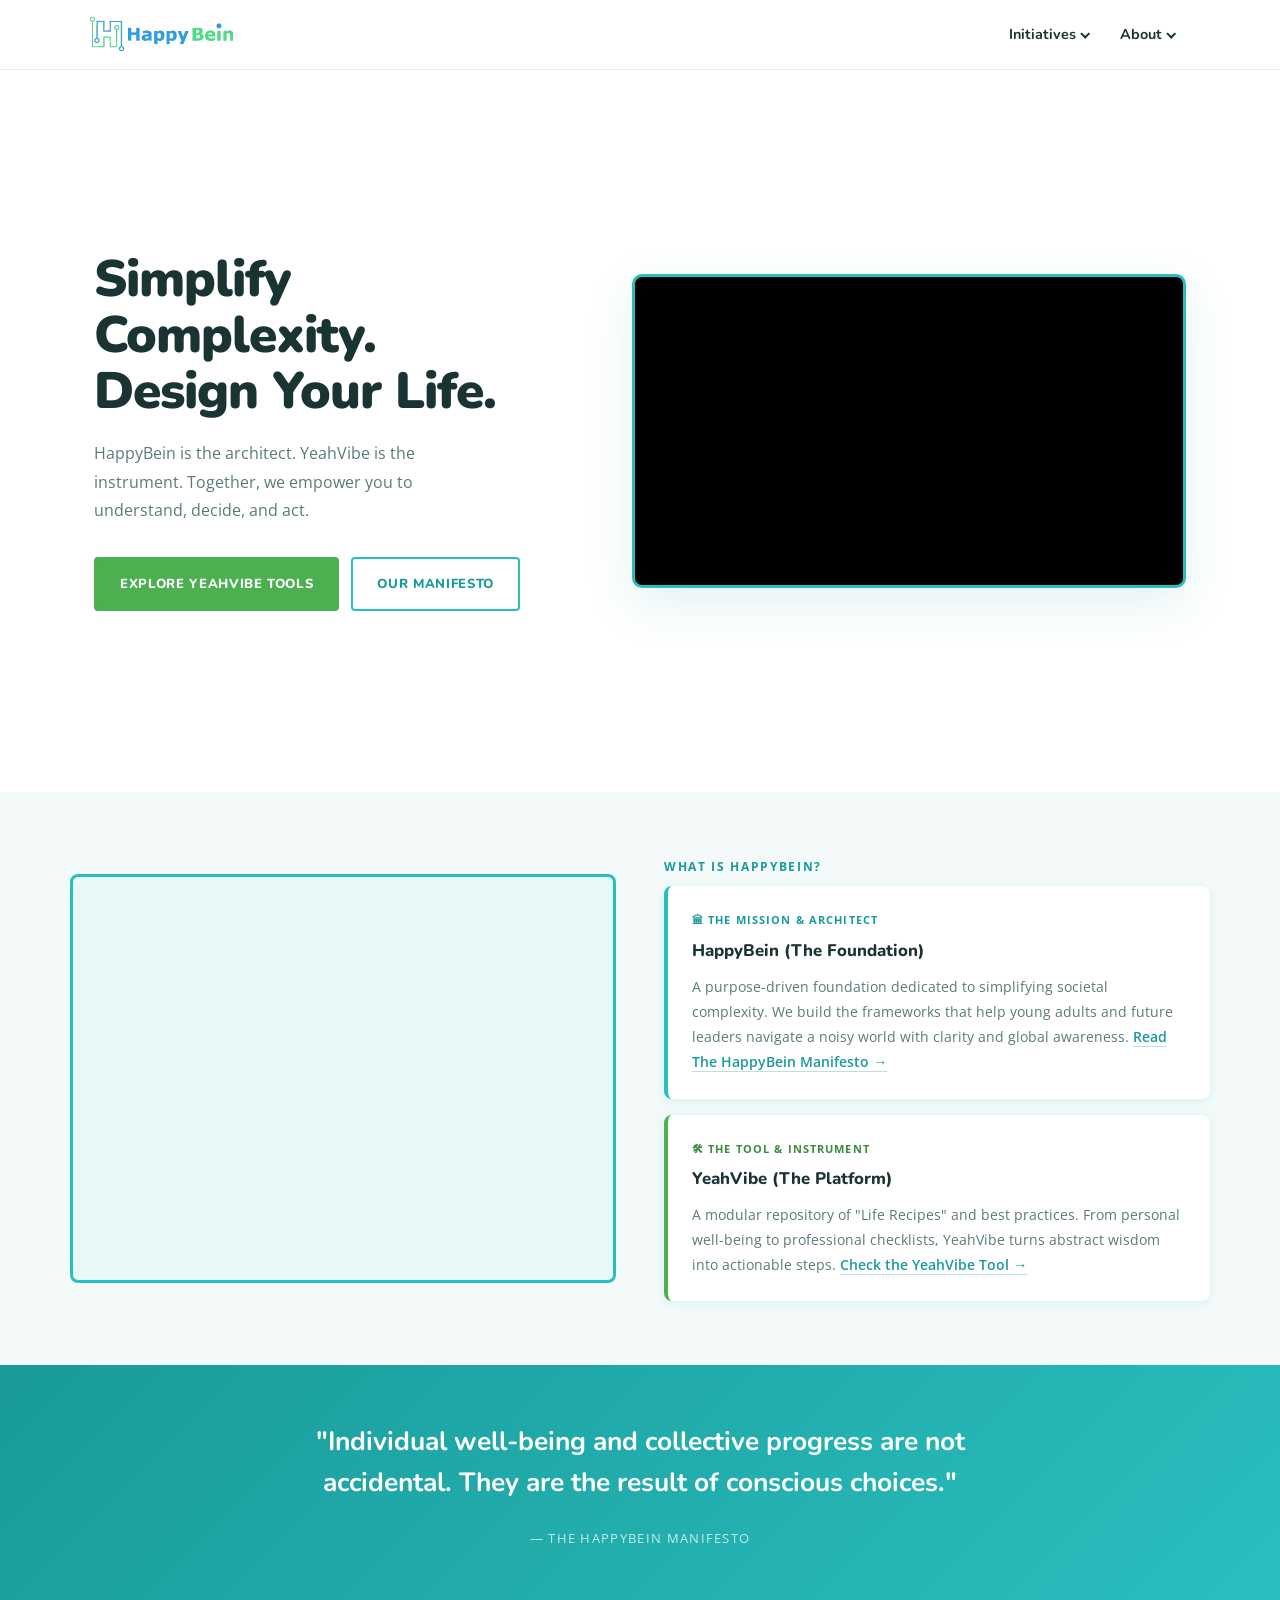
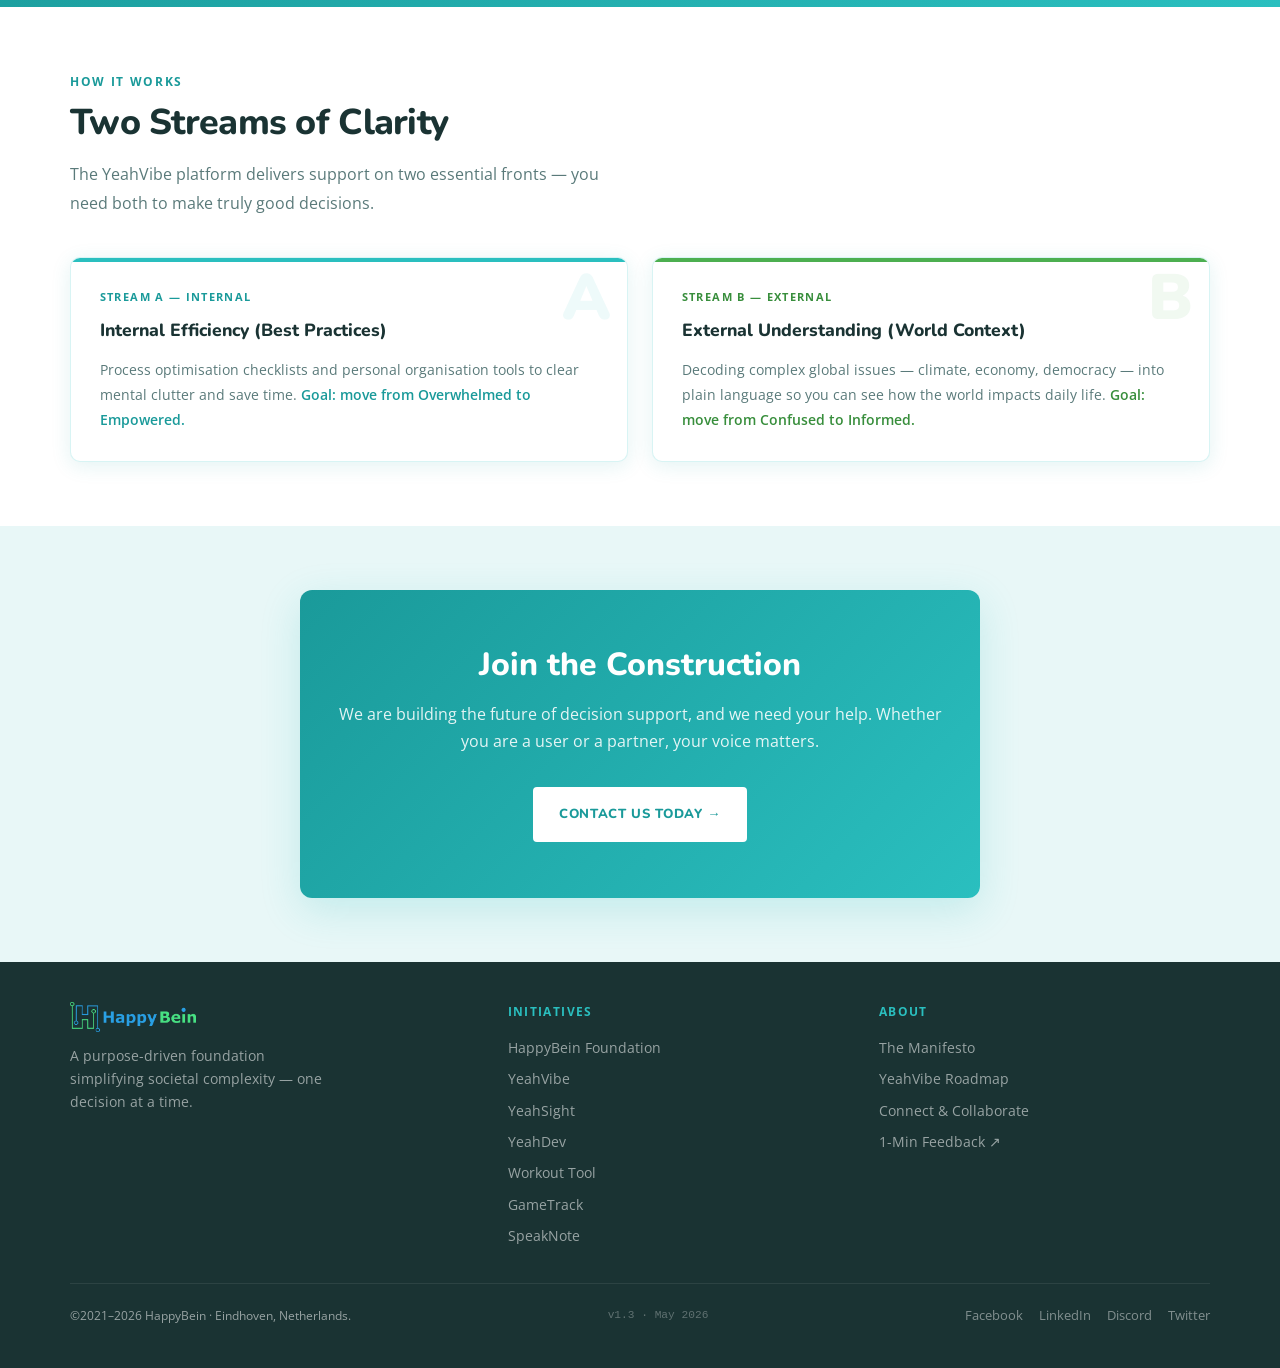
==== commit 733284c8: "update" ====
--- a/index.html
+++ b/index.html
@@ -3,10 +3,76 @@
 <head>
   <meta charset="UTF-8" />
   <meta name="viewport" content="width=device-width, initial-scale=1.0" />
-  <title>HappyBein – Progress on its Way</title>
-  <meta name="description" content="A purpose-driven foundation simplifying societal complexity." />
+  <title>HappyBein – Simplify Complexity. Design Your Life.</title>
+  <meta name="description" content="HappyBein is a purpose-driven foundation dedicated to simplifying societal complexity. Discover YeahVibe, YeahSight, YeahDev and more decision-support tools." />
   <link rel="icon" href="https://happybein.com/wp-content/uploads/2021/09/fav_icon.png" />
   <link rel="stylesheet" href="css/style.css" />
+
+  <!-- Canonical -->
+  <link rel="canonical" href="https://happybein.com/" />
+
+  <!-- Open Graph -->
+  <meta property="og:type"        content="website" />
+  <meta property="og:title"       content="HappyBein – Simplify Complexity. Design Your Life." />
+  <meta property="og:description" content="HappyBein is a purpose-driven foundation dedicated to simplifying societal complexity. Discover YeahVibe, YeahSight, YeahDev and more decision-support tools." />
+  <meta property="og:url"         content="https://happybein.com/" />
+  <meta property="og:image"       content="https://happybein.com/images/og-home.png" />
+  <meta property="og:site_name"   content="HappyBein" />
+  <meta property="og:locale"      content="en_GB" />
+
+  <!-- Twitter Card -->
+  <meta name="twitter:card"        content="summary_large_image" />
+  <meta name="twitter:title"       content="HappyBein – Simplify Complexity. Design Your Life." />
+  <meta name="twitter:description" content="HappyBein is a purpose-driven foundation dedicated to simplifying societal complexity. Discover YeahVibe, YeahSight, YeahDev and more decision-support tools." />
+  <meta name="twitter:image"       content="https://happybein.com/images/og-home.png" />
+
+  <!-- Extra SEO -->
+  <meta name="robots"   content="index, follow, max-snippet:-1, max-image-preview:large" />
+  <meta name="author"   content="HappyBein" />
+  <meta name="theme-color" content="#2ABFBF" />
+
+  <!-- JSON-LD structured data -->
+  <script type="application/ld+json">{
+  "@context": "https://schema.org",
+  "@graph": [
+    {
+      "@context": "https://schema.org",
+      "@type": "Organization",
+      "name": "HappyBein",
+      "url": "https://happybein.com",
+      "logo": "https://happybein.com/images/logo.png",
+      "foundingDate": "2021",
+      "description": "A purpose-driven foundation dedicated to simplifying societal complexity so every citizen and leader can make conscious, informed, and impactful decisions.",
+      "address": { "@type": "PostalAddress", "addressLocality": "Eindhoven", "addressCountry": "NL" },
+      "contactPoint": { "@type": "ContactPoint", "email": "happybein1@gmail.com", "contactType": "customer support" },
+      "sameAs": [
+        "https://www.linkedin.com/company/happybein/",
+        "https://m.facebook.com/groups/463088738463506",
+        "https://discord.com/invite/62xRJHCbRW"
+      ]
+    },
+    {
+      "@type": "WebSite",
+      "url": "https://happybein.com",
+      "name": "HappyBein",
+      "description": "Simplify Complexity. Design Your Life.",
+      "potentialAction": {
+        "@type": "SearchAction",
+        "target": "https://happybein.com/initiatives.html",
+        "query-input": "required name=search_term_string"
+      }
+    }
+  ]
+}</script>
+
+  <!-- Google Analytics -->
+  <script async src="https://www.googletagmanager.com/gtag/js?id=G-TJFL5YQ705"></script>
+  <script>
+    window.dataLayer = window.dataLayer || [];
+    function gtag(){dataLayer.push(arguments);}
+    gtag('js', new Date());
+    gtag('config', 'G-TJFL5YQ705', { anonymize_ip: true });
+  </script>
 </head>
 <body>
 <nav>
@@ -163,7 +229,7 @@
   </div>
   <div class="footer-bottom">
     <span>©2021–2026 HappyBein · Eindhoven, Netherlands.</span>
-    <span class="footer-version">v1.2 · May 2026</span>
+    <span class="footer-version">v1.3 · May 2026</span>
     <div class="social-links">
       <a href="https://m.facebook.com/groups/463088738463506" target="_blank" rel="noopener">Facebook</a>
       <a href="https://www.linkedin.com/company/happybein/" target="_blank" rel="noopener">LinkedIn</a>
--- a/css/style.css
+++ b/css/style.css
@@ -332,23 +332,23 @@
   background: var(--white);
   border: 1px solid var(--border);
   border-radius: 12px;
-  /* No overflow:hidden — causes clipping bugs on iOS Safari/Edge */
+  overflow: hidden; /* clips banner corners — safe when no absolute children bleed outside */
   display: flex;
   flex-direction: column;
-  /* Use outline to fake the top-radius clip for the banner */
   position: relative;
   box-shadow: 0 2px 14px var(--shadow);
-  /* scroll anchor offset for fixed nav */
   scroll-margin-top: calc(var(--nav-h) + 12px);
   -webkit-tap-highlight-color: transparent;
-  /* clip the banner corners without overflow:hidden */
-  -webkit-mask-image: -webkit-radial-gradient(white, black);
-}
-
-/* Coloured top stripe */
+  /* Force GPU layer so border-radius + overflow renders correctly on iOS WebKit */
+  -webkit-transform: translateZ(0);
+  transform: translateZ(0);
+  /* Ensure background isn't clipped by stacking context */
+  isolation: isolate;
+}
+
+/* Coloured top stripe — no border-radius needed, card clips it */
 .init-banner {
   height: 7px;
-  border-radius: 12px 12px 0 0;
   flex-shrink: 0;
 }
 .init-card.happybein .init-banner { background: linear-gradient(90deg,#29ABE2,#4CAF50); }
@@ -360,7 +360,7 @@
 .init-card.speaknote  .init-banner { background: linear-gradient(90deg,#00695C,#00897B); }
 
 .init-body {
-  padding: 1.25rem 1.4rem 1.5rem;
+  padding: 1.4rem 1.5rem 1.6rem;
   display: flex;
   flex-direction: column;
   flex: 1 1 auto;
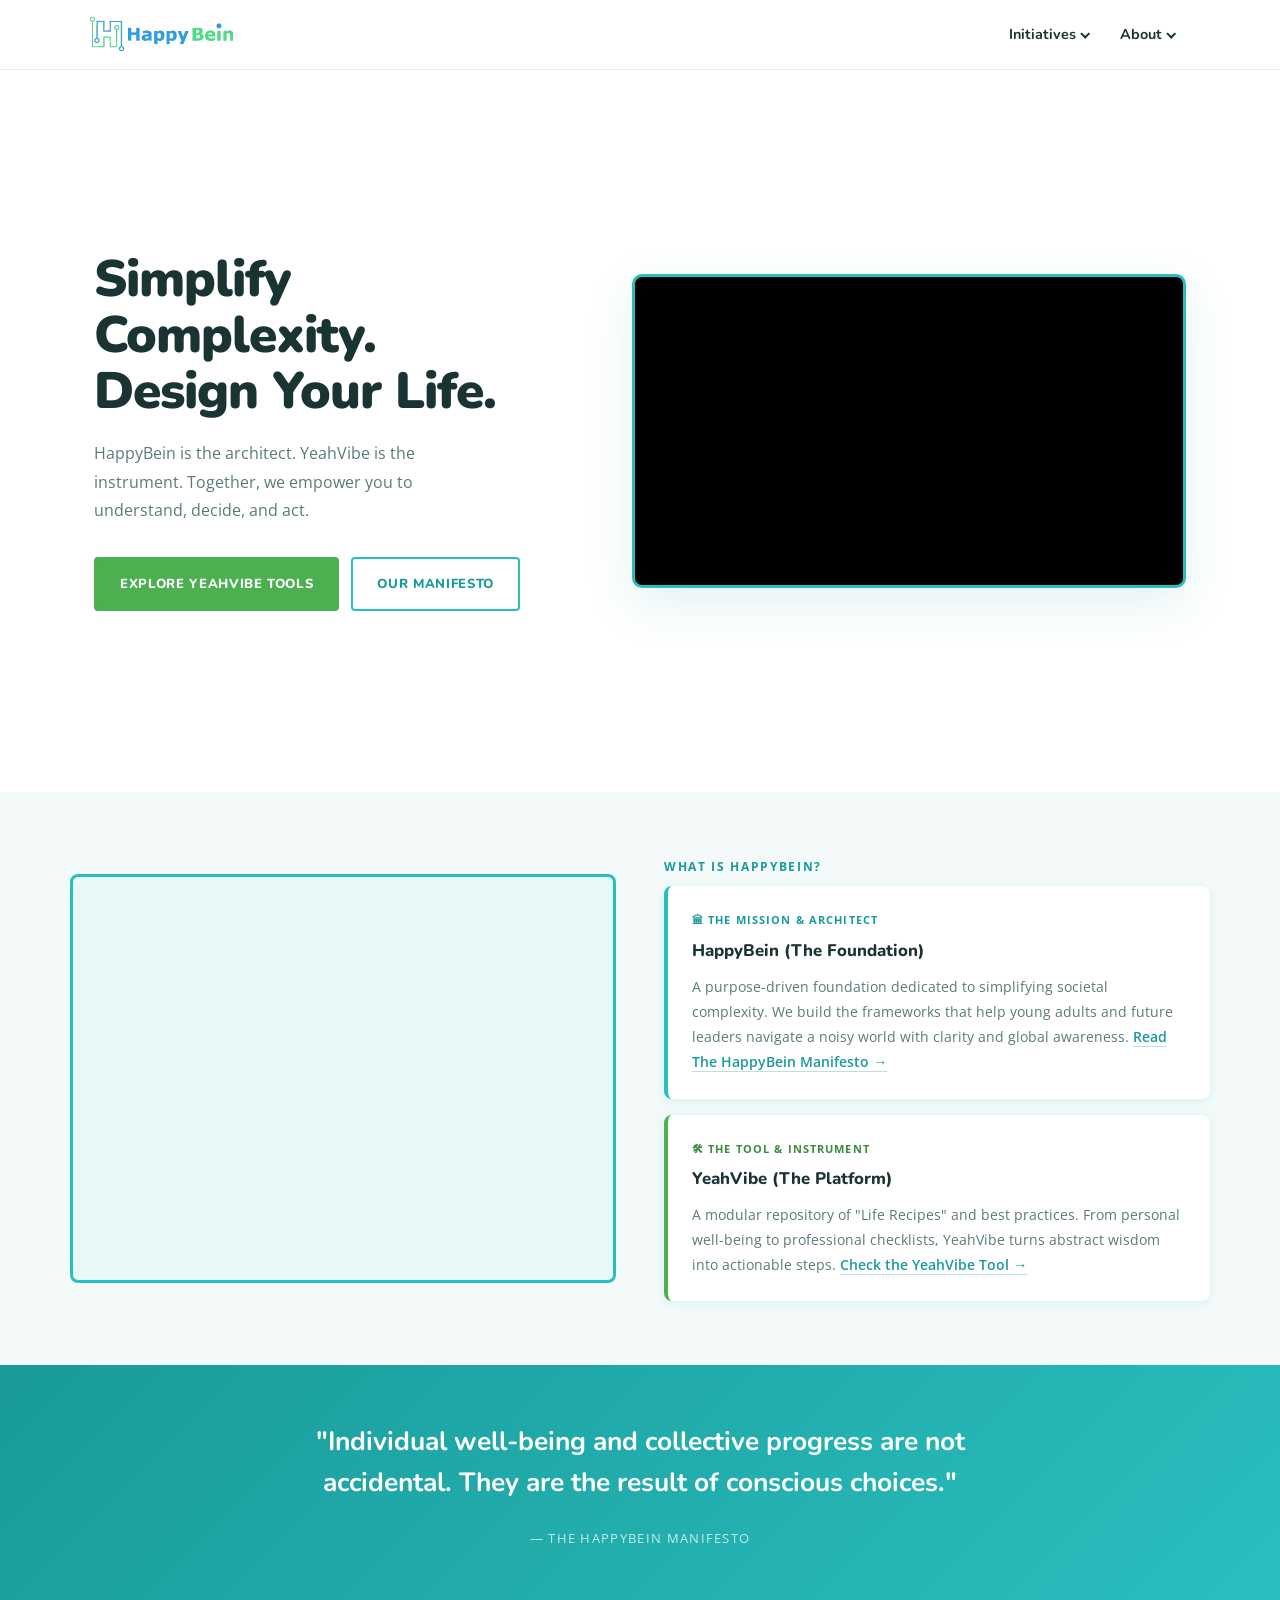
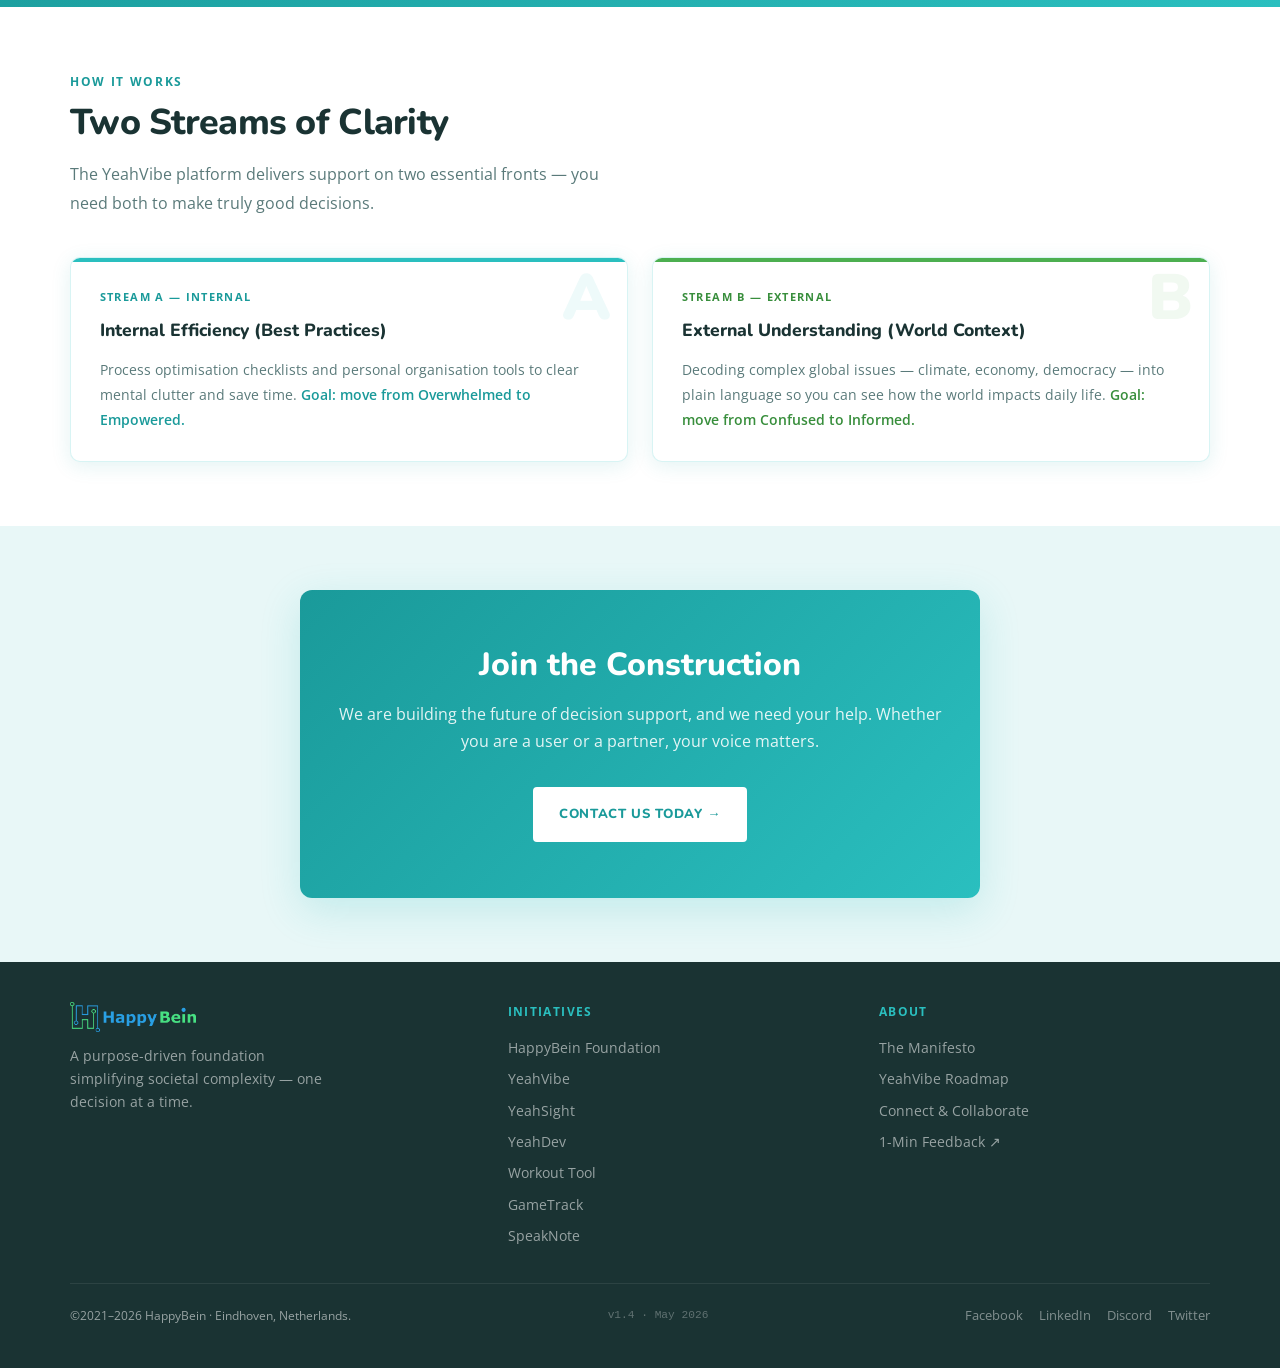
==== commit d37289e0: "update" ====
--- a/index.html
+++ b/index.html
@@ -84,13 +84,13 @@
         <div class="dropdown">
           <a href="initiatives.html" style="font-weight:700;color:var(--teal-dark);">All Initiatives →</a>
           <div class="dropdown-divider"></div>
-          <a href="initiatives.html#happybein">HappyBein Foundation</a>
-          <a href="initiatives.html#yeahvibe">YeahVibe</a>
-          <a href="initiatives.html#yeahsight">YeahSight</a>
-          <a href="initiatives.html#yeahdev">YeahDev</a>
-          <a href="initiatives.html#workout">YeahVibe Workout</a>
-          <a href="initiatives.html#gametrack">YeahVibe GameTrack</a>
-          <a href="initiatives.html#speaknote">SpeakNote</a>
+          <a href="initiatives.html">HappyBein Foundation</a>
+          <a href="https://yeahvibe.com/" target="_blank" rel="noopener">YeahVibe</a>
+          <a href="https://yeahsight.com/" target="_blank" rel="noopener">YeahSight</a>
+          <a href="https://yeahdev.com/" target="_blank" rel="noopener">YeahDev</a>
+          <a href="https://workout.yeahvibe.com/" target="_blank" rel="noopener">YeahVibe Workout</a>
+          <a href="https://gametrack.yeahvibe.com/" target="_blank" rel="noopener">YeahVibe GameTrack</a>
+          <a href="https://speaknote.happybein.com/" target="_blank" rel="noopener">SpeakNote</a>
         </div>
       </li>
       <li class="nav-item">
@@ -109,13 +109,13 @@
 <div class="mobile-nav" id="mobile-nav">
   <span class="section-head">Initiatives</span>
   <a href="initiatives.html" style="font-weight:700;color:var(--teal-dark);border-bottom:2px solid var(--border);">All Initiatives →</a>
-  <a href="initiatives.html#happybein" class="sub">HappyBein Foundation</a>
-  <a href="initiatives.html#yeahvibe" class="sub">YeahVibe</a>
-  <a href="initiatives.html#yeahsight" class="sub">YeahSight</a>
-  <a href="initiatives.html#yeahdev" class="sub">YeahDev</a>
-  <a href="initiatives.html#workout" class="sub">YeahVibe Workout</a>
-  <a href="initiatives.html#gametrack" class="sub">YeahVibe GameTrack</a>
-  <a href="initiatives.html#speaknote" class="sub">SpeakNote</a>
+  <a href="initiatives.html" class="sub">HappyBein Foundation</a>
+  <a href="https://yeahvibe.com/" target="_blank" rel="noopener" class="sub">YeahVibe</a>
+  <a href="https://yeahsight.com/" target="_blank" rel="noopener" class="sub">YeahSight</a>
+  <a href="https://yeahdev.com/" target="_blank" rel="noopener" class="sub">YeahDev</a>
+  <a href="https://workout.yeahvibe.com/" target="_blank" rel="noopener" class="sub">YeahVibe Workout</a>
+  <a href="https://gametrack.yeahvibe.com/" target="_blank" rel="noopener" class="sub">YeahVibe GameTrack</a>
+  <a href="https://speaknote.happybein.com/" target="_blank" rel="noopener" class="sub">SpeakNote</a>
   <span class="section-head">About</span>
   <a href="manifesto.html" class="sub">The HappyBein Manifesto</a>
   <a href="roadmap.html" class="sub">YeahVibe Roadmap</a>
@@ -211,13 +211,13 @@
     </div>
     <div class="footer-col">
       <h4>Initiatives</h4>
-      <a href="initiatives.html#happybein">HappyBein Foundation</a>
-      <a href="initiatives.html#yeahvibe">YeahVibe</a>
-      <a href="initiatives.html#yeahsight">YeahSight</a>
-      <a href="initiatives.html#yeahdev">YeahDev</a>
-      <a href="initiatives.html#workout">Workout Tool</a>
-      <a href="initiatives.html#gametrack">GameTrack</a>
-      <a href="initiatives.html#speaknote">SpeakNote</a>
+      <a href="initiatives.html">HappyBein Foundation</a>
+      <a href="https://yeahvibe.com/" target="_blank" rel="noopener">YeahVibe</a>
+      <a href="https://yeahsight.com/" target="_blank" rel="noopener">YeahSight</a>
+      <a href="https://yeahdev.com/" target="_blank" rel="noopener">YeahDev</a>
+      <a href="https://workout.yeahvibe.com/" target="_blank" rel="noopener">Workout Tool</a>
+      <a href="https://gametrack.yeahvibe.com/" target="_blank" rel="noopener">GameTrack</a>
+      <a href="https://speaknote.happybein.com/" target="_blank" rel="noopener">SpeakNote</a>
     </div>
     <div class="footer-col">
       <h4>About</h4>
@@ -229,7 +229,7 @@
   </div>
   <div class="footer-bottom">
     <span>©2021–2026 HappyBein · Eindhoven, Netherlands.</span>
-    <span class="footer-version">v1.3 · May 2026</span>
+    <span class="footer-version">v1.4 · May 2026</span>
     <div class="social-links">
       <a href="https://m.facebook.com/groups/463088738463506" target="_blank" rel="noopener">Facebook</a>
       <a href="https://www.linkedin.com/company/happybein/" target="_blank" rel="noopener">LinkedIn</a>
--- a/css/style.css
+++ b/css/style.css
@@ -91,18 +91,53 @@
 }
 .nav-item:hover .nav-arrow { transform: rotate(225deg) translateY(-1px); }
 .dropdown {
-  position: absolute; top: calc(100% + 6px); left: 0; min-width: 230px;
-  background: var(--white); border: 1px solid var(--border);
-  border-radius: var(--radius); box-shadow: 0 8px 28px var(--shadow);
-  opacity: 0; pointer-events: none; transform: translateY(-6px);
-  transition: opacity var(--tr), transform var(--tr); padding: 0.4rem 0;
+  position: absolute;
+  /* flush against the nav item — no gap so mouse stays in hover zone */
+  top: 100%;
+  left: 0;
+  min-width: 230px;
+  background: var(--white);
+  border: 1px solid var(--border);
+  border-radius: 0 0 var(--radius) var(--radius);
+  box-shadow: 0 8px 28px var(--shadow);
+  opacity: 0;
+  pointer-events: none;
+  /* slide down instead of up so it doesn't create a gap */
+  transform: translateY(4px);
+  transition: opacity 0.2s ease, transform 0.2s ease;
+  padding: 0.5rem 0;
   z-index: 100;
-}
-.nav-item:hover .dropdown { opacity: 1; pointer-events: auto; transform: translateY(0); }
+  /* invisible top padding bridges any sub-pixel gap */
+  padding-top: 0.6rem;
+}
+
+/* Invisible bridge between nav link and dropdown — fills any gap */
+.nav-item::after {
+  content: '';
+  position: absolute;
+  top: 100%;
+  left: 0;
+  right: 0;
+  height: 8px; /* covers the transition zone */
+  background: transparent;
+}
+
+/* Keep dropdown open when hovering either the trigger or the menu itself */
+.nav-item:hover > .dropdown,
+.nav-item:focus-within > .dropdown {
+  opacity: 1;
+  pointer-events: auto;
+  transform: translateY(0);
+}
 .dropdown a {
-  display: block; padding: 0.55rem 1.2rem;
-  font-size: 0.855rem; font-family: var(--ff-body);
-  color: var(--body-text); transition: background var(--tr), color var(--tr);
+  display: block;
+  padding: 0.65rem 1.2rem;
+  font-size: 0.875rem; font-family: var(--ff-body);
+  color: var(--body-text);
+  transition: background 0.15s ease, color 0.15s ease;
+  /* no gap between items */
+  line-height: 1.3;
+  white-space: nowrap;
 }
 .dropdown a:hover { background: var(--light-bg); color: var(--teal-dark); }
 .dropdown-divider { height: 1px; background: var(--border); margin: 0.3rem 0; }
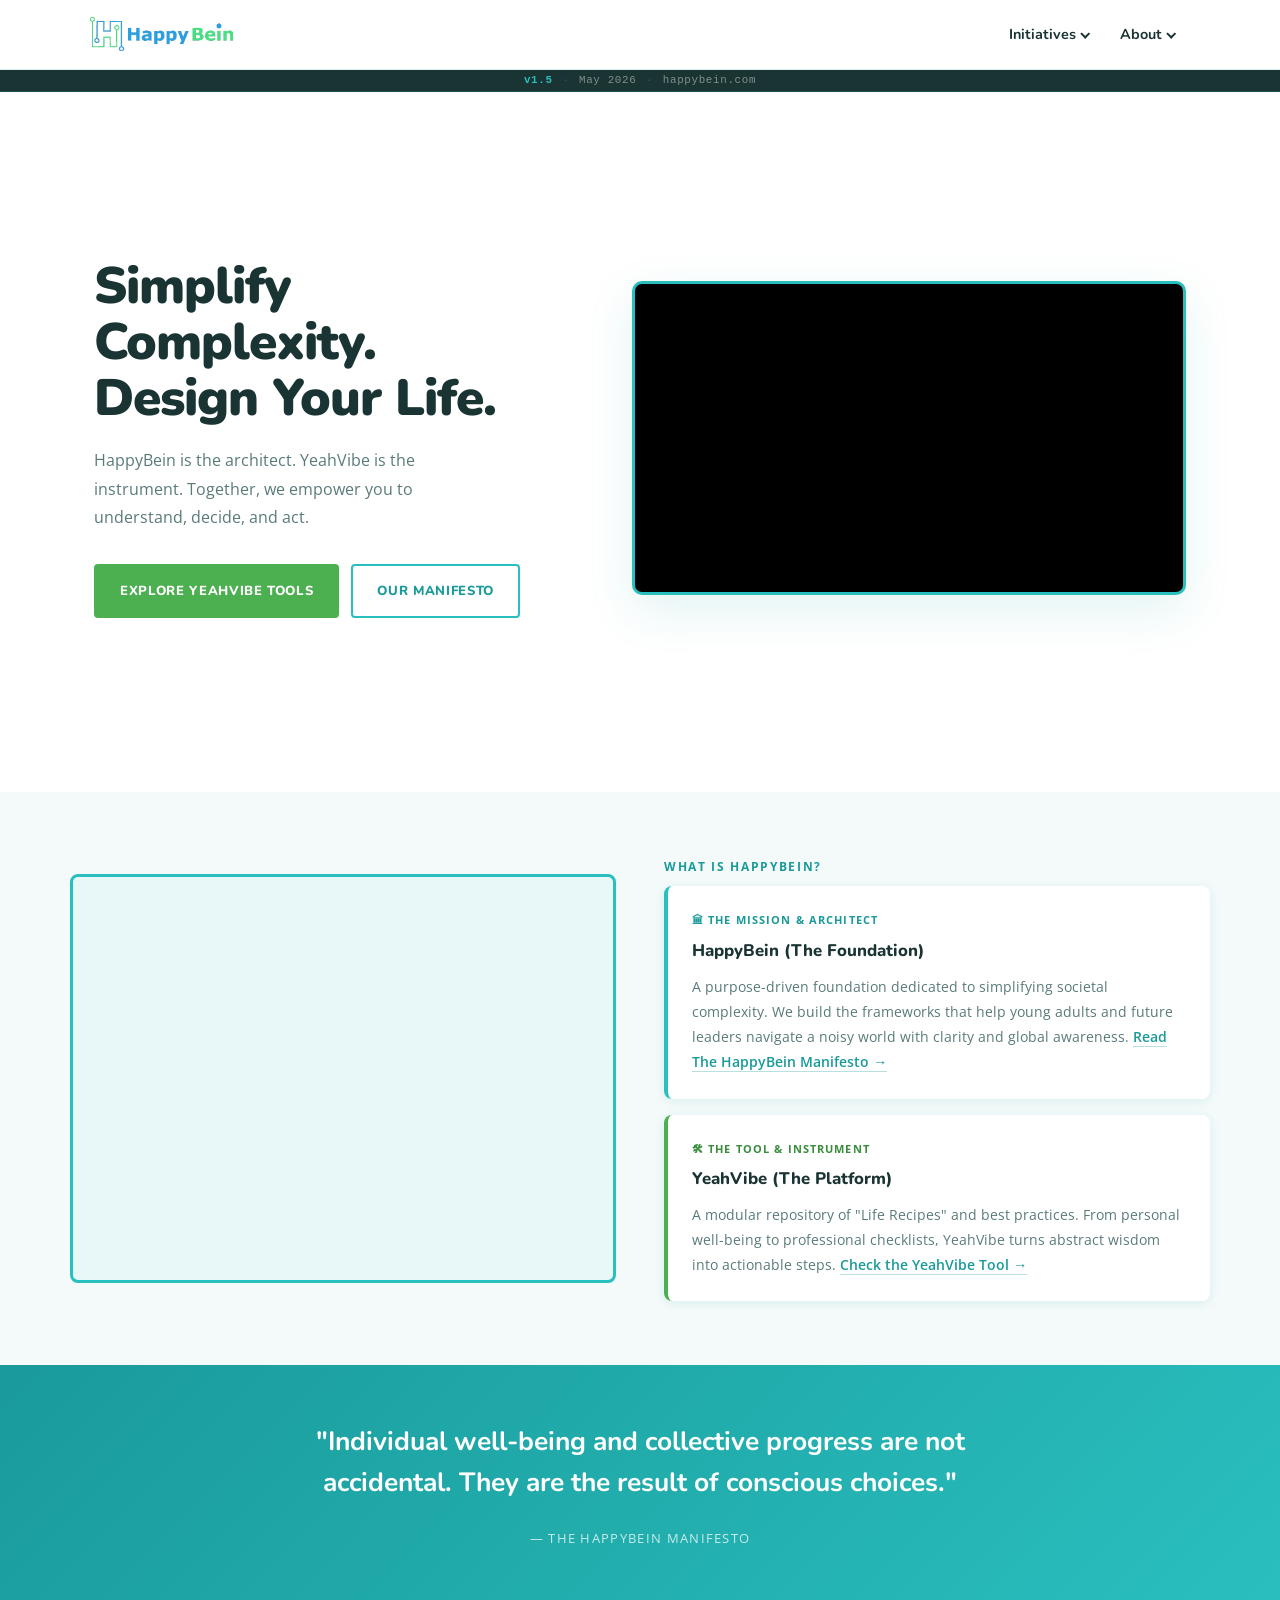
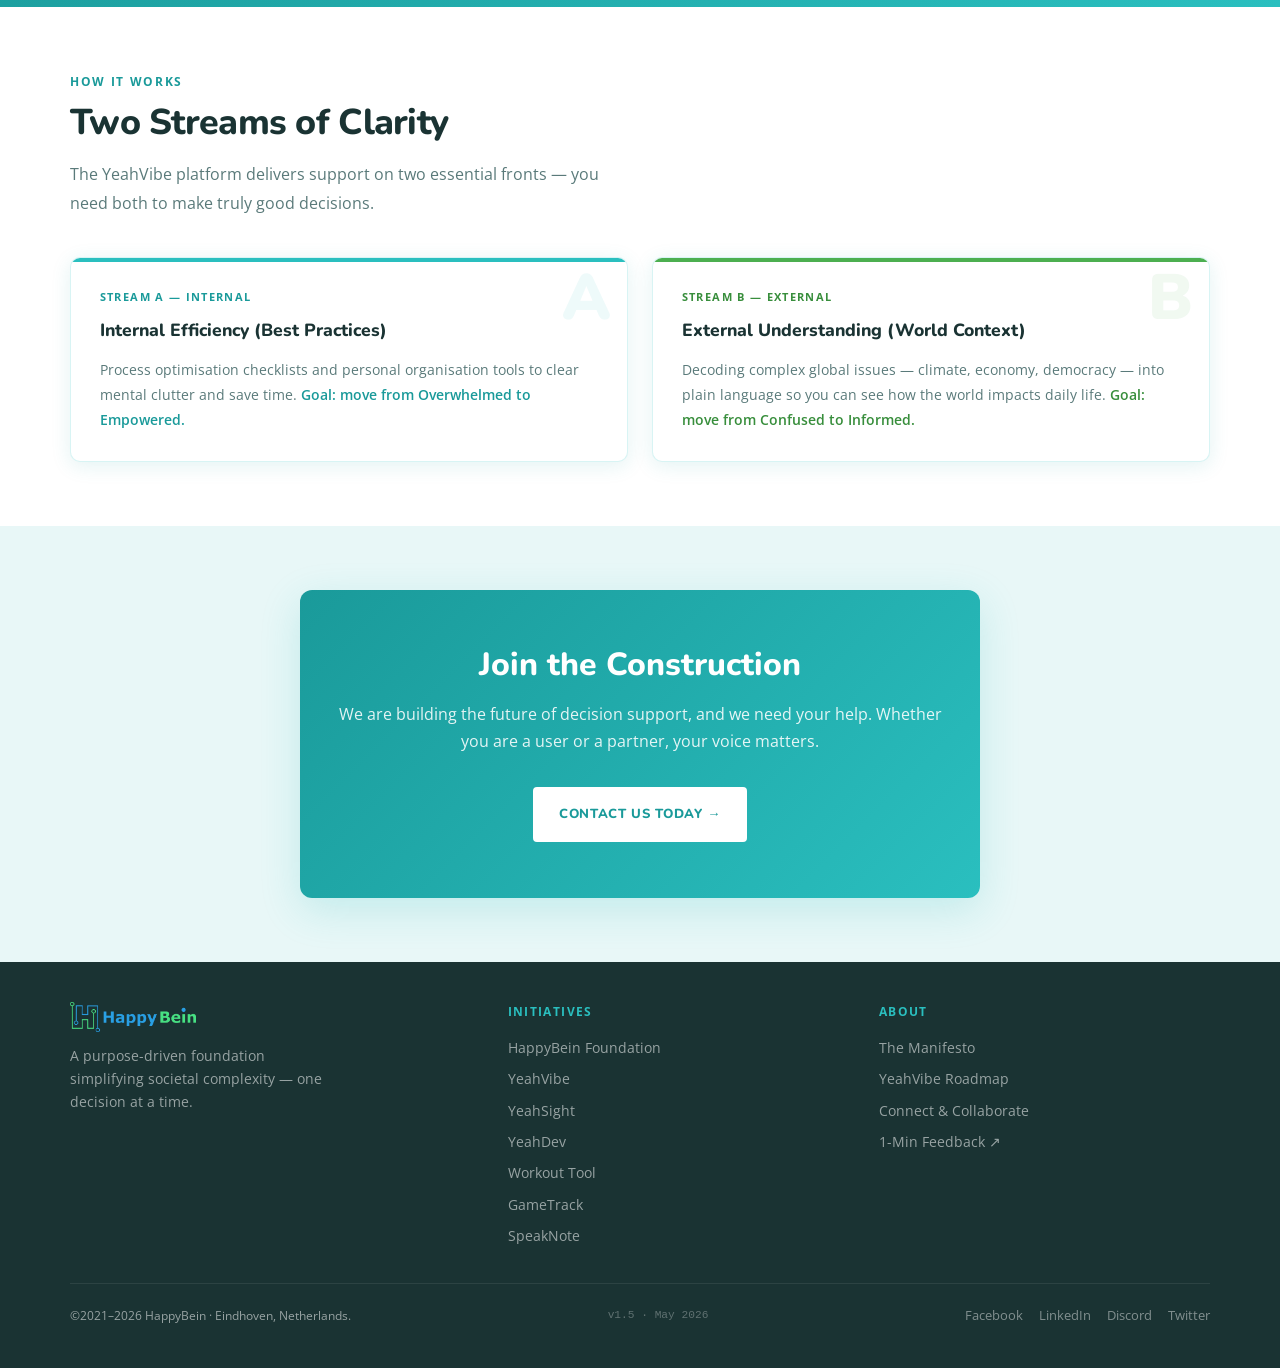
==== commit 39a9fd9c: "update" ====
--- a/index.html
+++ b/index.html
@@ -106,6 +106,13 @@
     <button class="hamburger" id="hamburger" aria-label="Menu"><span></span><span></span><span></span></button>
   </div>
 </nav>
+<div class="version-bar">
+  <span class="v-tag">v1.5</span>
+  <span class="v-sep">·</span>
+  <span>May 2026</span>
+  <span class="v-sep">·</span>
+  <span>happybein.com</span>
+</div>
 <div class="mobile-nav" id="mobile-nav">
   <span class="section-head">Initiatives</span>
   <a href="initiatives.html" style="font-weight:700;color:var(--teal-dark);border-bottom:2px solid var(--border);">All Initiatives →</a>
@@ -229,7 +236,7 @@
   </div>
   <div class="footer-bottom">
     <span>©2021–2026 HappyBein · Eindhoven, Netherlands.</span>
-    <span class="footer-version">v1.4 · May 2026</span>
+    <span class="footer-version">v1.5 · May 2026</span>
     <div class="social-links">
       <a href="https://m.facebook.com/groups/463088738463506" target="_blank" rel="noopener">Facebook</a>
       <a href="https://www.linkedin.com/company/happybein/" target="_blank" rel="noopener">LinkedIn</a>
--- a/css/style.css
+++ b/css/style.css
@@ -1,5 +1,5 @@
 /* ============================================================
-   HappyBein – v1.2 · May 2026
+   HappyBein – v1.5 · May 2026
    iOS/WebKit safe — all browsers on iOS use WebKit rendering
    ============================================================ */
 
@@ -47,6 +47,40 @@
 a { color: inherit; text-decoration: none; }
 ul { list-style: none; }
 button { -webkit-appearance: none; appearance: none; }
+
+/* ── Version bar ─────────────────────────────────────────── */
+.version-bar {
+  position: fixed;
+  top: var(--nav-h);
+  left: 0; right: 0;
+  height: 22px;
+  background: var(--ink);
+  display: flex;
+  align-items: center;
+  justify-content: center;
+  gap: 0.6rem;
+  z-index: 999;
+  border-bottom: 1px solid rgba(42,191,191,0.2);
+}
+.version-bar span {
+  font-family: 'Courier New', monospace;
+  font-size: 0.68rem;
+  color: rgba(255,255,255,0.45);
+  letter-spacing: 0.06em;
+}
+.version-bar .v-tag {
+  color: var(--teal);
+  font-weight: 700;
+}
+.version-bar .v-sep {
+  color: rgba(255,255,255,0.15);
+}
+
+/* Push page content down to clear both nav + version bar */
+:root {
+  --bar-h: 22px;
+  --nav-total: calc(var(--nav-h) + var(--bar-h));
+}
 
 /* ── Navigation ──────────────────────────────────────────── */
 nav {
@@ -183,7 +217,7 @@
 
 /* ── Hero ────────────────────────────────────────────────── */
 .hero {
-  padding-top: calc(var(--nav-h) + 4rem);
+  padding-top: calc(var(--nav-total) + 3.5rem);
   padding-bottom: 4rem; padding-left: 1.5rem; padding-right: 1.5rem;
   max-width: var(--max-w); margin: 0 auto;
   display: grid; grid-template-columns: 1fr 1.15fr;
@@ -279,7 +313,7 @@
 .btn-white:hover, .btn-white:active { background: var(--light-bg); }
 
 /* Page hero */
-.page-hero { padding-top: calc(var(--nav-h) + 3.5rem); padding-bottom: 3rem; padding-left: 1.5rem; padding-right: 1.5rem; background: var(--light-bg); border-bottom: 1px solid var(--border); }
+.page-hero { padding-top: calc(var(--nav-total) + 3rem); padding-bottom: 3rem; padding-left: 1.5rem; padding-right: 1.5rem; background: var(--light-bg); border-bottom: 1px solid var(--border); }
 .page-hero-inner { max-width: var(--max-w); margin: 0 auto; }
 .page-hero h1 { font-family: var(--ff-display); font-size: clamp(1.8rem, 3.5vw, 2.9rem); font-weight: 900; color: var(--ink); letter-spacing: -0.025em; line-height: 1.1; margin-bottom: 1rem; max-width: 700px; }
 .page-hero .lead { font-size: 1rem; color: var(--muted); max-width: 600px; line-height: 1.8; }
@@ -372,7 +406,7 @@
   flex-direction: column;
   position: relative;
   box-shadow: 0 2px 14px var(--shadow);
-  scroll-margin-top: calc(var(--nav-h) + 12px);
+  scroll-margin-top: calc(var(--nav-total) + 12px);
   -webkit-tap-highlight-color: transparent;
   /* Force GPU layer so border-radius + overflow renders correctly on iOS WebKit */
   -webkit-transform: translateZ(0);
@@ -615,7 +649,7 @@
 
 /* ── Responsive ──────────────────────────────────────────── */
 @media (max-width: 960px) {
-  .hero { grid-template-columns: 1fr; min-height: auto; padding-top: calc(var(--nav-h) + 2rem); }
+  .hero { grid-template-columns: 1fr; min-height: auto; padding-top: calc(var(--nav-total) + 1.5rem); }
   .what-is-layout, .contact-grid { grid-template-columns: 1fr; gap: 1.75rem; }
   .streams-grid { grid-template-columns: 1fr; }
   .footer-inner { grid-template-columns: 1fr 1fr; }
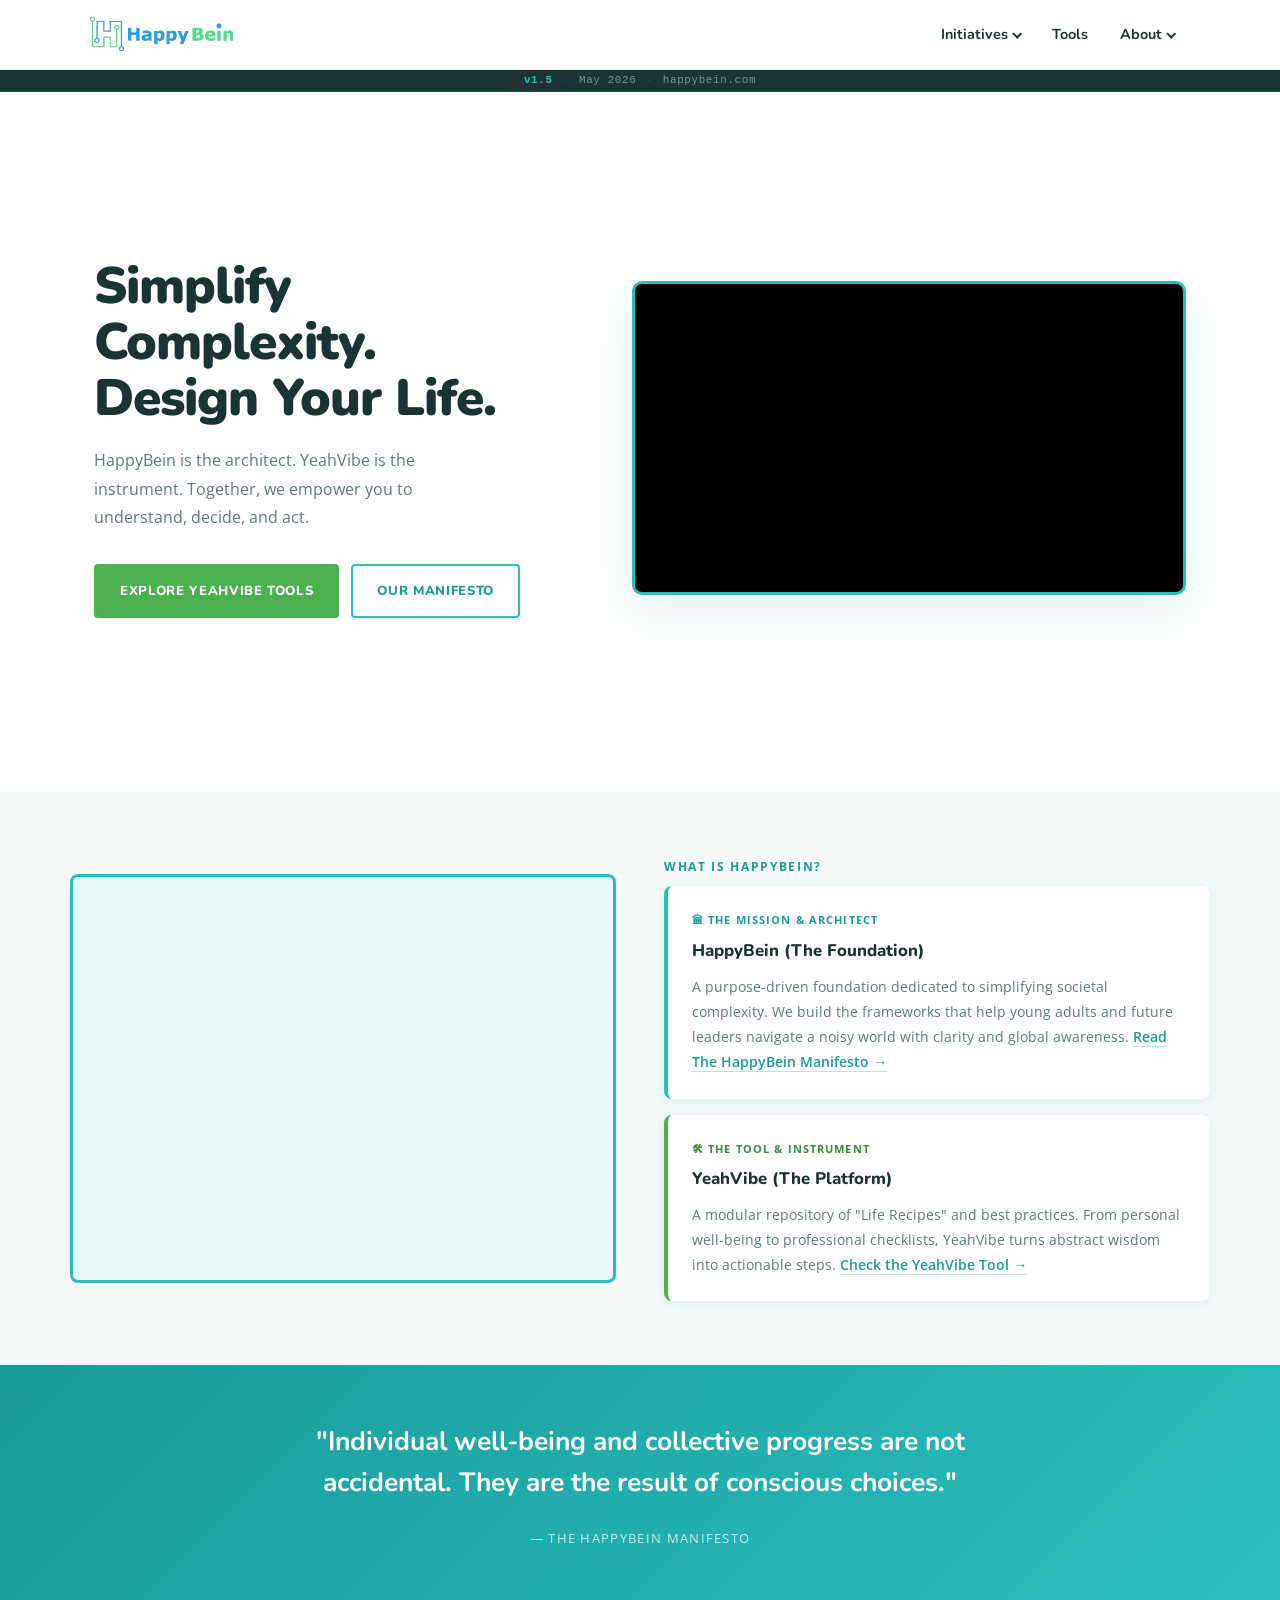
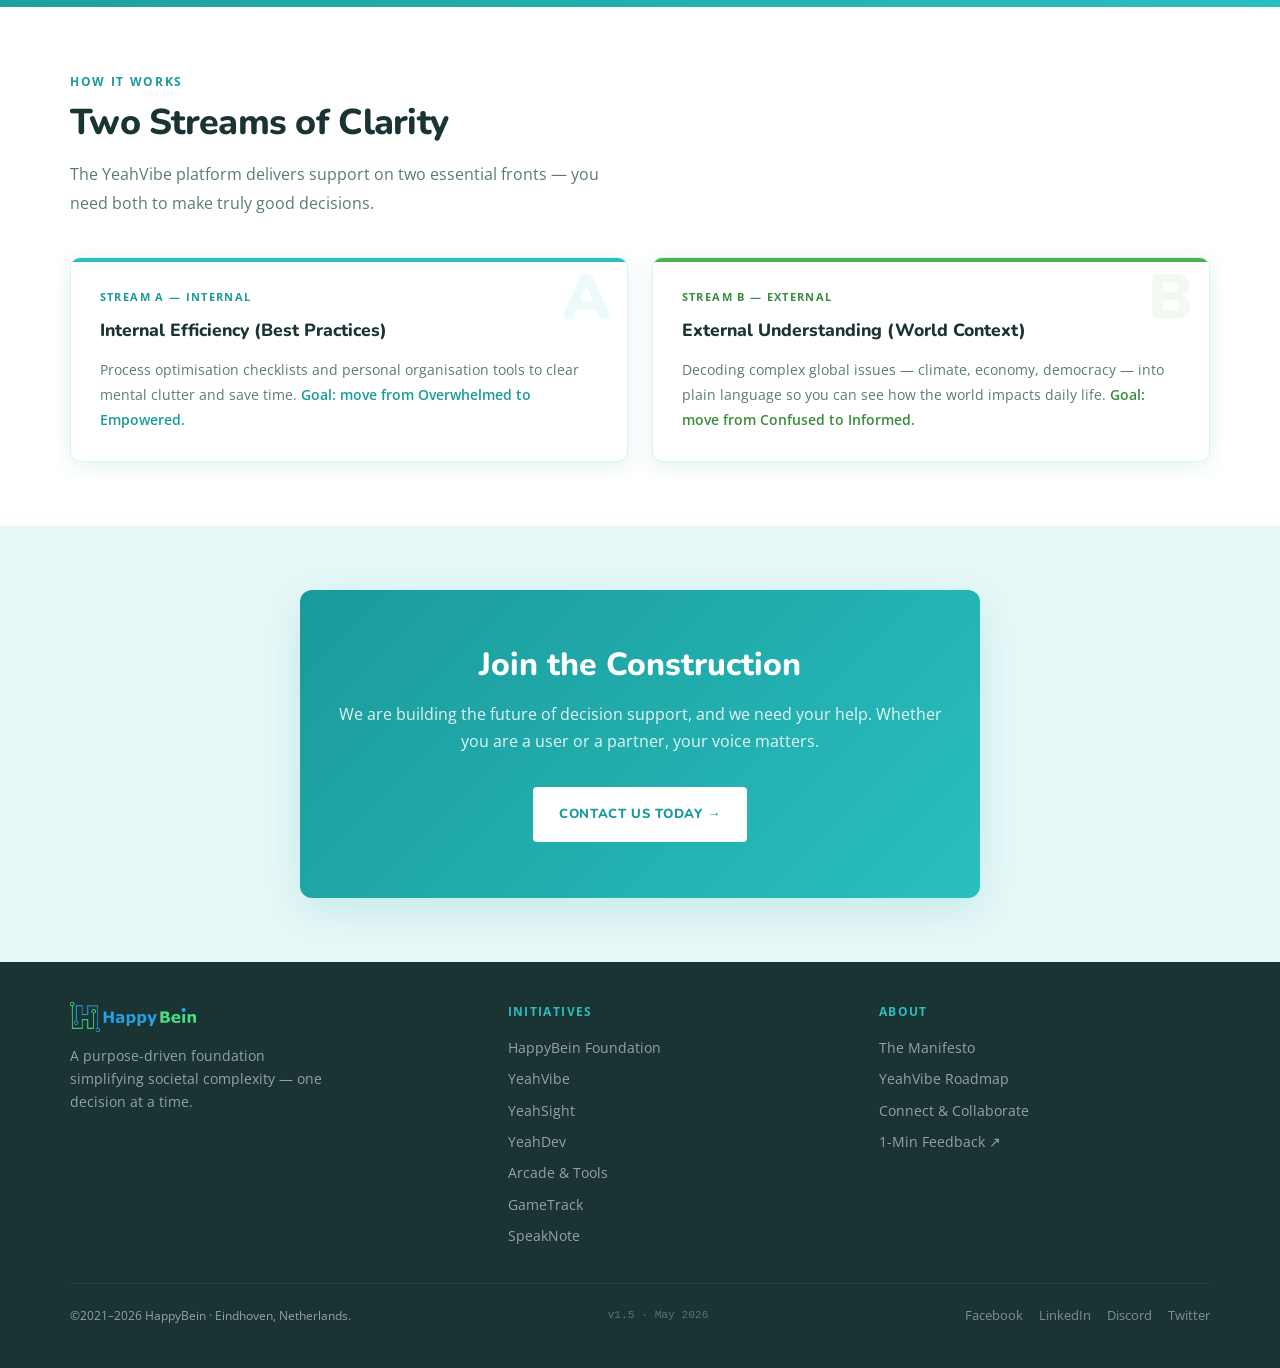
==== commit 20af15c5: "update" ====
--- a/index.html
+++ b/index.html
@@ -85,19 +85,18 @@
           <a href="initiatives.html" style="font-weight:700;color:var(--teal-dark);">All Initiatives →</a>
           <div class="dropdown-divider"></div>
           <a href="initiatives.html">HappyBein Foundation</a>
-          <a href="https://yeahvibe.com/" target="_blank" rel="noopener">YeahVibe</a>
+          <a href="https://core.yeahvibe.com/" target="_blank" rel="noopener">YeahVibe</a>
           <a href="https://yeahsight.com/" target="_blank" rel="noopener">YeahSight</a>
           <a href="https://yeahdev.com/" target="_blank" rel="noopener">YeahDev</a>
-          <a href="https://workout.yeahvibe.com/" target="_blank" rel="noopener">YeahVibe Workout</a>
-          <a href="https://gametrack.yeahvibe.com/" target="_blank" rel="noopener">YeahVibe GameTrack</a>
-          <a href="https://speaknote.happybein.com/" target="_blank" rel="noopener">SpeakNote</a>
-        </div>
+        </div>
+      </li>
+      <li class="nav-item">
+        <a href="https://yeahvibe.com" target="_blank" rel="noopener">Tools</a>
       </li>
       <li class="nav-item">
         <a href="manifesto.html">About <span class="nav-arrow"></span></a>
         <div class="dropdown">
           <a href="manifesto.html">The HappyBein Manifesto</a>
-          <a href="roadmap.html">YeahVibe Roadmap</a>
           <div class="dropdown-divider"></div>
           <a href="contact.html">Connect &amp; Collaborate</a>
         </div>
@@ -117,15 +116,13 @@
   <span class="section-head">Initiatives</span>
   <a href="initiatives.html" style="font-weight:700;color:var(--teal-dark);border-bottom:2px solid var(--border);">All Initiatives →</a>
   <a href="initiatives.html" class="sub">HappyBein Foundation</a>
-  <a href="https://yeahvibe.com/" target="_blank" rel="noopener" class="sub">YeahVibe</a>
+  <a href="https://core.yeahvibe.com/" target="_blank" rel="noopener" class="sub">YeahVibe</a>
   <a href="https://yeahsight.com/" target="_blank" rel="noopener" class="sub">YeahSight</a>
   <a href="https://yeahdev.com/" target="_blank" rel="noopener" class="sub">YeahDev</a>
-  <a href="https://workout.yeahvibe.com/" target="_blank" rel="noopener" class="sub">YeahVibe Workout</a>
-  <a href="https://gametrack.yeahvibe.com/" target="_blank" rel="noopener" class="sub">YeahVibe GameTrack</a>
-  <a href="https://speaknote.happybein.com/" target="_blank" rel="noopener" class="sub">SpeakNote</a>
+  <span class="section-head">Tools</span>
+  <a href="https://yeahvibe.com/" target="_blank" rel="noopener" style="font-weight:700;color:var(--teal-dark);">YeahVibe Tools →</a>
   <span class="section-head">About</span>
   <a href="manifesto.html" class="sub">The HappyBein Manifesto</a>
-  <a href="roadmap.html" class="sub">YeahVibe Roadmap</a>
   <a href="contact.html" class="sub">Connect &amp; Collaborate</a>
 </div>
 <main>
@@ -135,7 +132,7 @@
       <h1>Simplify Complexity.<br>Design Your Life.</h1>
       <p class="hero-sub">HappyBein is the architect. YeahVibe is the instrument. Together, we empower you to understand, decide, and act.</p>
       <div class="btn-group">
-        <a href="https://www.yeahvibe.com" target="_blank" rel="noopener" class="btn btn-primary">Explore YeahVibe Tools</a>
+        <a href="https://yeahvibe.com" target="_blank" rel="noopener" class="btn btn-primary">Explore YeahVibe Tools</a>
         <a href="manifesto.html" class="btn btn-outline">Our Manifesto</a>
       </div>
     </div>
@@ -164,7 +161,7 @@
         <div class="entity-card green-card">
           <div class="entity-tag">🛠 The Tool &amp; Instrument</div>
           <h3>YeahVibe (The Platform)</h3>
-          <p>A modular repository of "Life Recipes" and best practices. From personal well-being to professional checklists, YeahVibe turns abstract wisdom into actionable steps. <a href="https://www.yeahvibe.com/" target="_blank" rel="noopener">Check the YeahVibe Tool →</a></p>
+          <p>A modular repository of "Life Recipes" and best practices. From personal well-being to professional checklists, YeahVibe turns abstract wisdom into actionable steps. <a href="https://yeahvibe.com/" target="_blank" rel="noopener">Check the YeahVibe Tool →</a></p>
         </div>
       </div>
     </div>
@@ -222,9 +219,9 @@
       <a href="https://yeahvibe.com/" target="_blank" rel="noopener">YeahVibe</a>
       <a href="https://yeahsight.com/" target="_blank" rel="noopener">YeahSight</a>
       <a href="https://yeahdev.com/" target="_blank" rel="noopener">YeahDev</a>
-      <a href="https://workout.yeahvibe.com/" target="_blank" rel="noopener">Workout Tool</a>
-      <a href="https://gametrack.yeahvibe.com/" target="_blank" rel="noopener">GameTrack</a>
-      <a href="https://speaknote.happybein.com/" target="_blank" rel="noopener">SpeakNote</a>
+      <a href="https://game.yeahvibe.com/" target="_blank" rel="noopener">Arcade &amp; Tools</a>
+      <a href="https://game.yeahvibe.com/" target="_blank" rel="noopener">GameTrack</a>
+      <a href="https://speaknote.yeahvibe.com/" target="_blank" rel="noopener">SpeakNote</a>
     </div>
     <div class="footer-col">
       <h4>About</h4>
